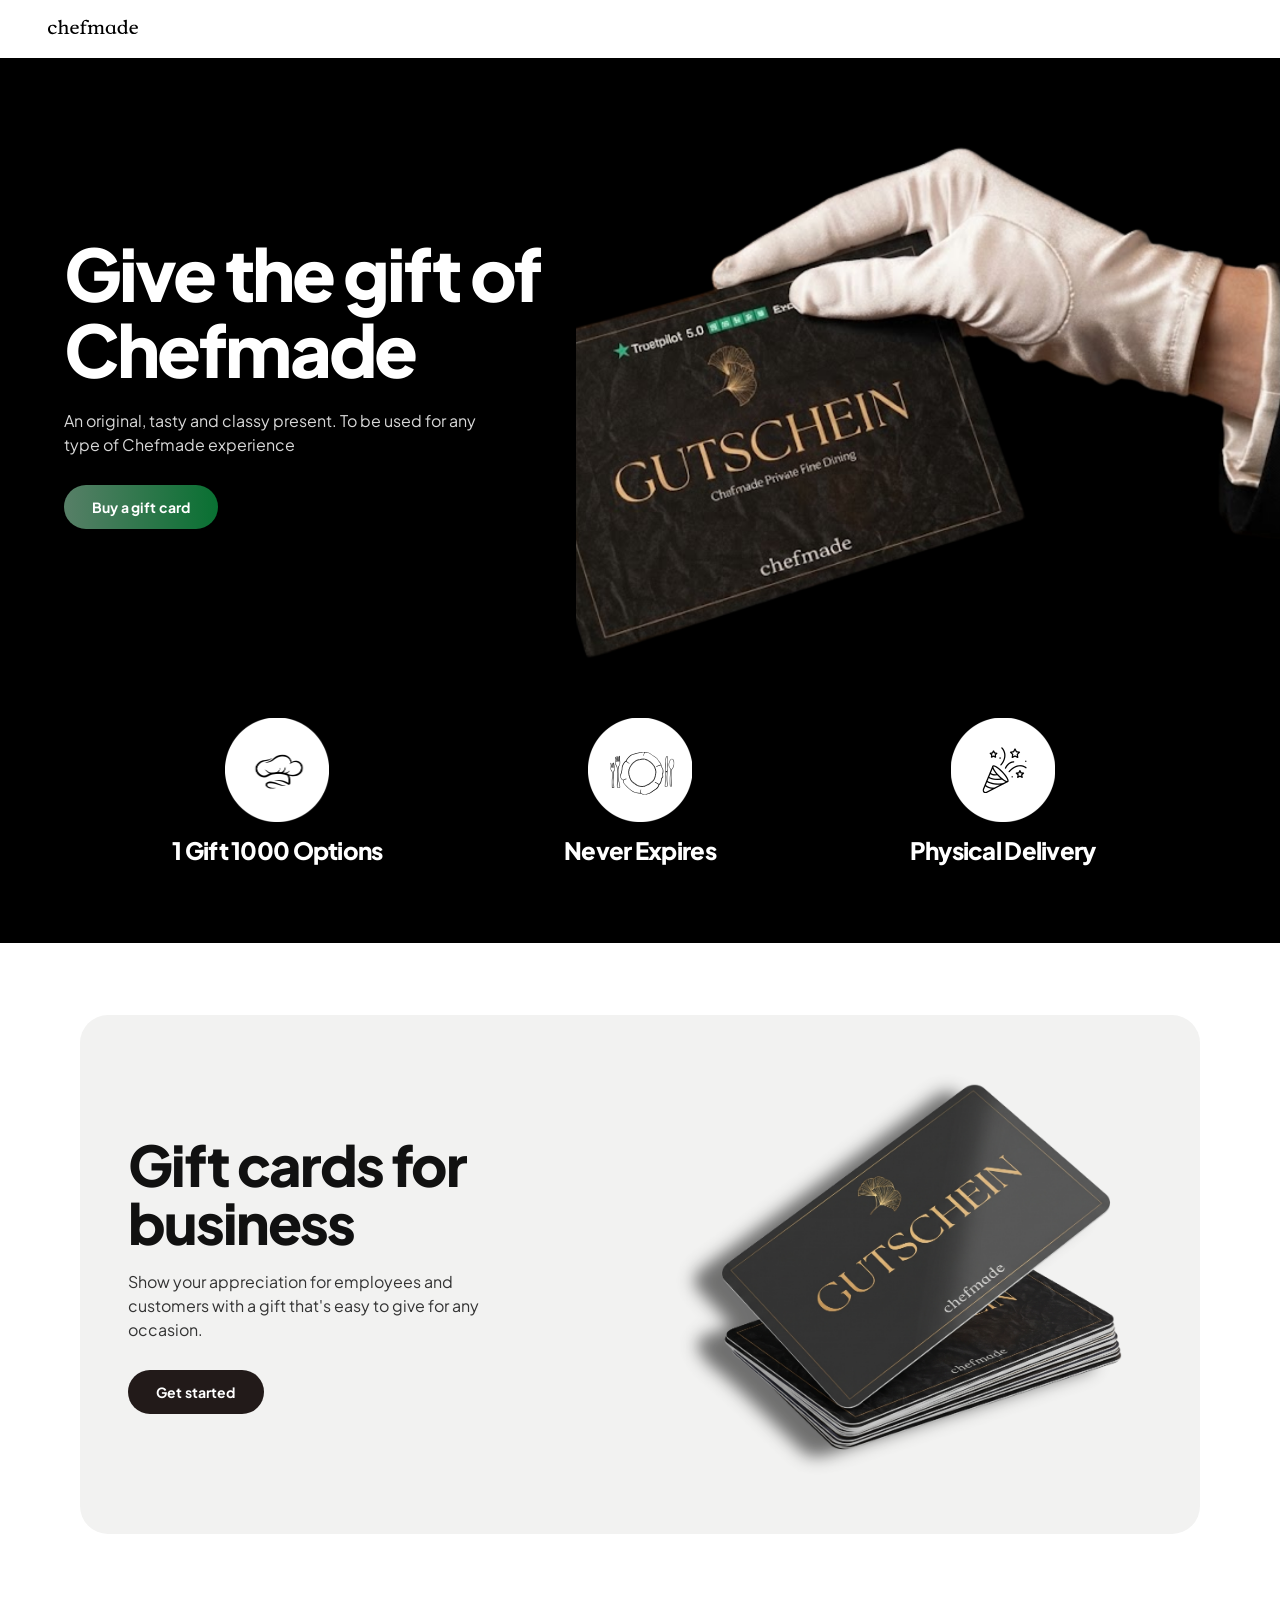
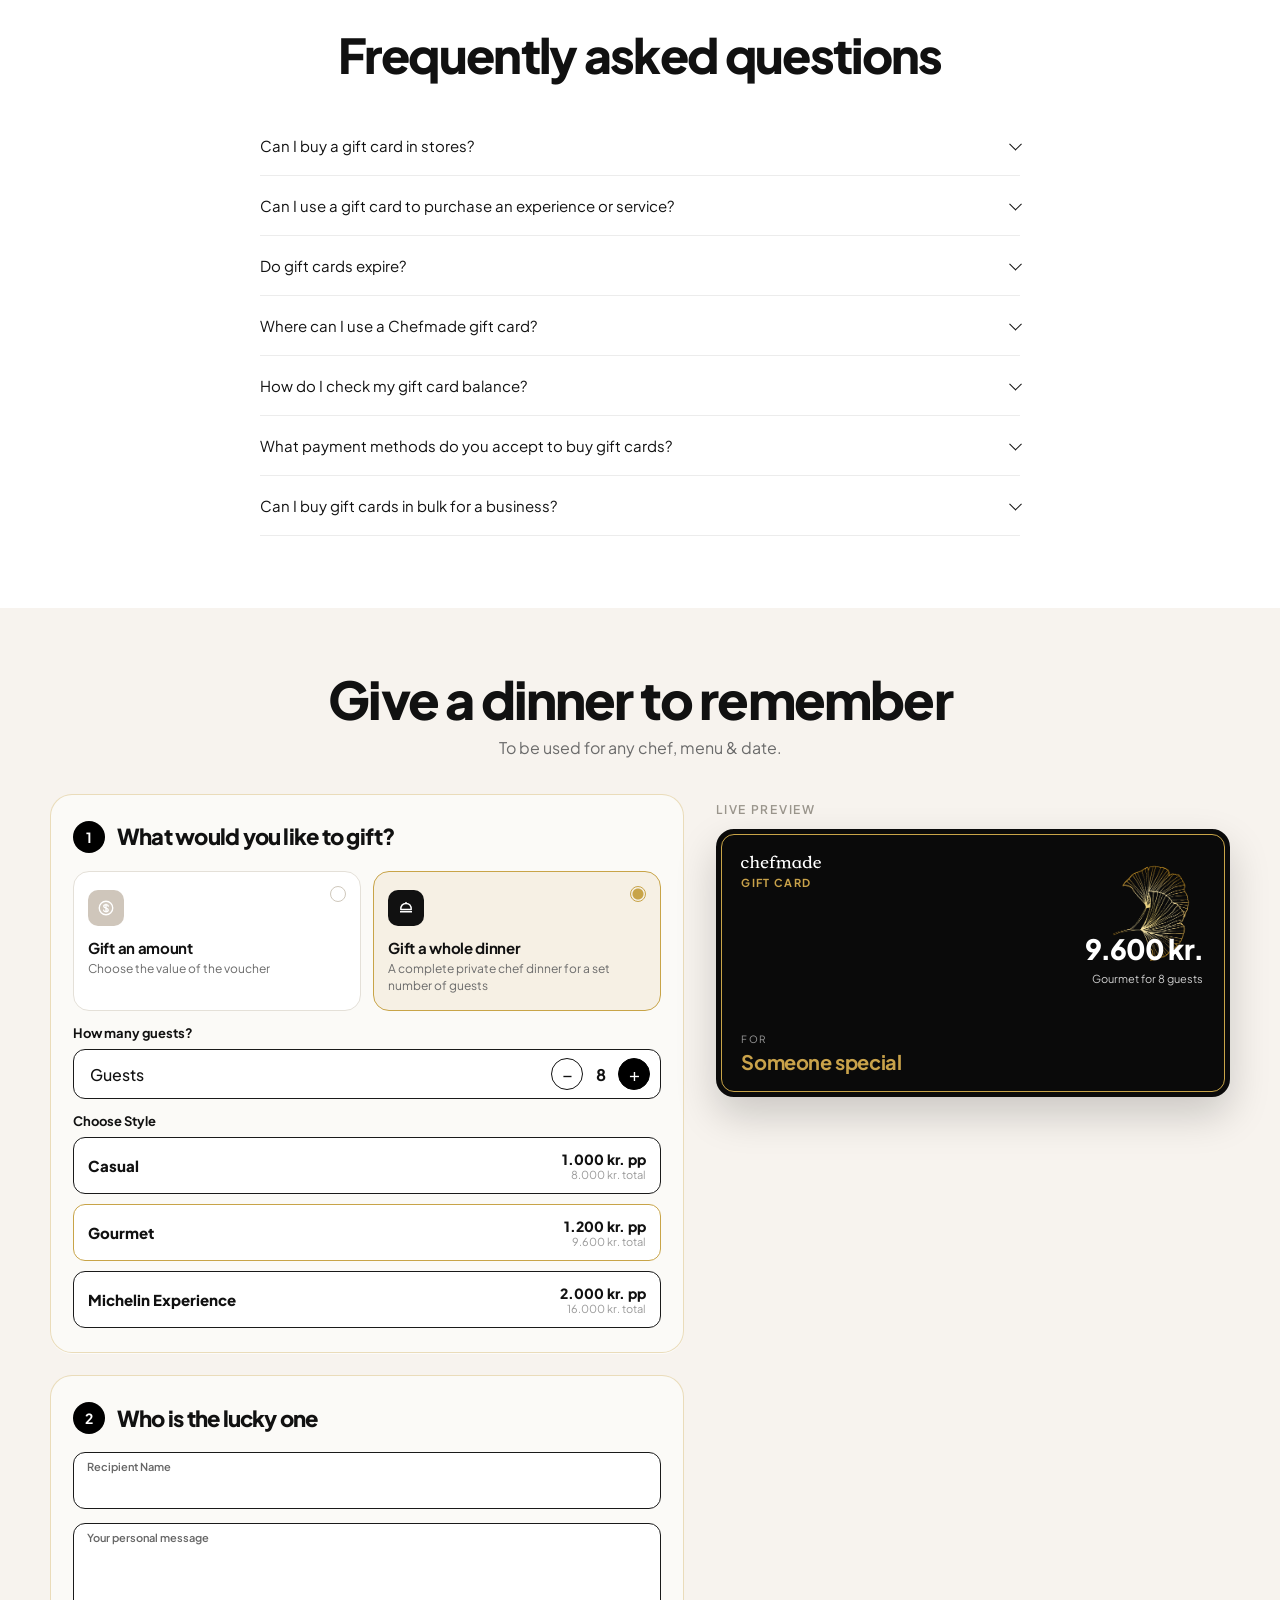
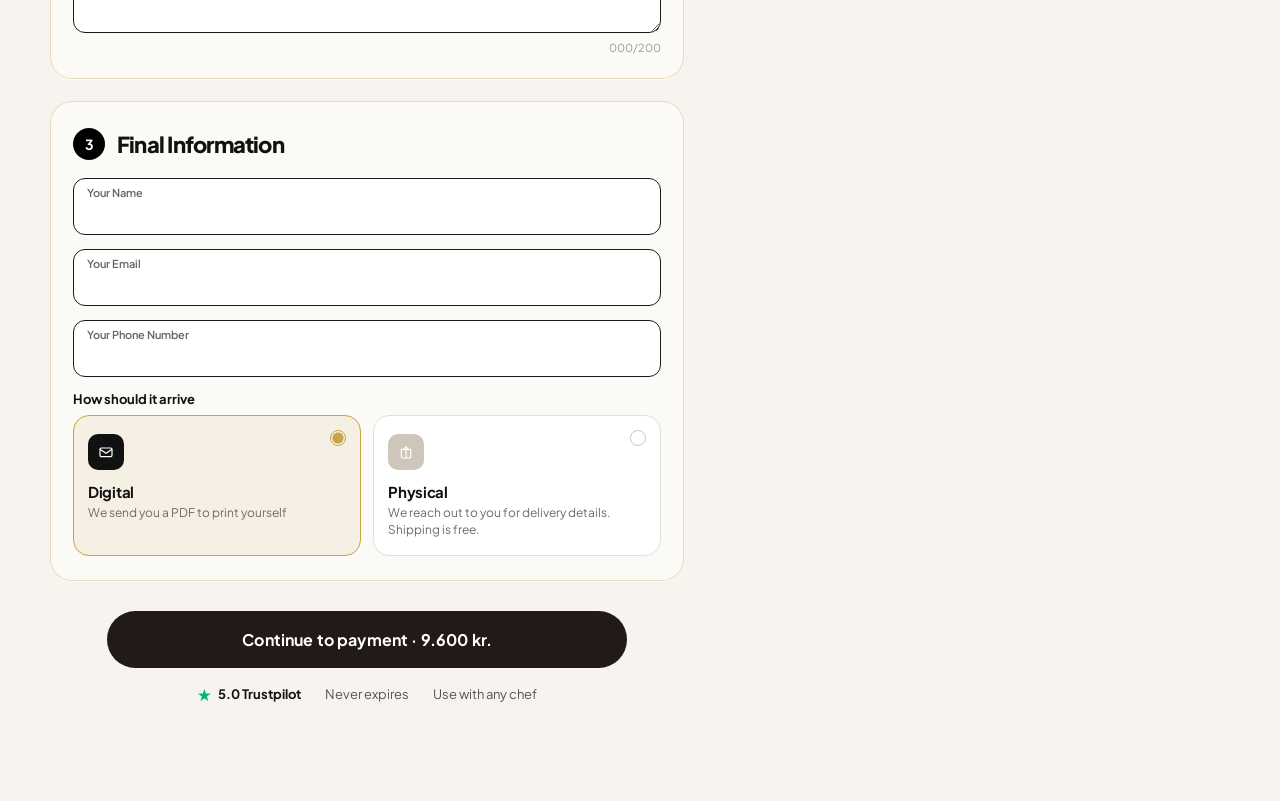
==== index.html @ 8dfdbf33 "Initial Chefmade gift card static site" ====
<!DOCTYPE html>
<html lang="en">
<head>
  <meta charset="utf-8">
  <meta name="viewport" content="width=device-width, initial-scale=1">
  <title>Chefmade Gift Card</title>
  <meta name="description" content="An original, tasty and classy present. To be used for any type of Chefmade experience.">
  <link rel="icon" type="image/png" sizes="32x32" href="assets/img/favicon-32x32.png">
  <link rel="apple-touch-icon" href="assets/img/apple-touch-icon.png">
  <link rel="preconnect" href="https://fonts.googleapis.com">
  <link rel="preconnect" href="https://fonts.gstatic.com" crossorigin>
  <link href="https://fonts.googleapis.com/css2?family=Plus+Jakarta+Sans:ital,wght@0,400;0,500;0,600;0,700;0,800;1,400&display=swap" rel="stylesheet">
  <link rel="stylesheet" href="css/style.css">
</head>
<body>
  <header class="site-header">
    <a class="logo" href="#top" aria-label="Chefmade">
      <img src="assets/img/logo_black.svg" alt="chefmade">
    </a>
  </header>

  <section class="hero" id="top">
    <div class="hero-inner">
      <div class="hero-copy">
        <h1>Give the gift of<br>Chefmade</h1>
        <p class="lede">An original, tasty and classy present. To be used for any type of Chefmade experience</p>
        <a class="btn btn-green" href="#koeb">Buy a gift card</a>
      </div>
      <div class="hero-visual">
        <img src="assets/img/hero-card.png" alt="A gloved hand holding a Chefmade gift card">
      </div>
    </div>
    <ul class="features">
      <li>
        <span class="feature-icon"><img src="assets/icons/feature-hat.png" alt=""></span>
        <h3>1 Gift 1000 Options</h3>
      </li>
      <li>
        <span class="feature-icon"><img src="assets/icons/feature-dinner.png" alt=""></span>
        <h3>Never Expires</h3>
      </li>
      <li>
        <span class="feature-icon"><img src="assets/icons/feature-party.png" alt=""></span>
        <h3>Physical Delivery</h3>
      </li>
    </ul>
  </section>

  <section class="section" id="business">
    <div class="section-inner">
      <div class="business-panel">
        <div class="business-copy">
          <h2>Gift cards for business</h2>
          <p>Show your appreciation for employees and customers with a gift that's easy to give for any occasion.</p>
          <a class="btn btn-dark" href="#koeb">Get started</a>
        </div>
        <div class="business-visual">
          <img src="assets/img/business-cards.png" alt="A stack of Chefmade gift cards">
        </div>
      </div>
    </div>
  </section>

  <section class="section faq" id="faq">
    <div class="section-inner">
      <h2>Frequently asked questions</h2>
      <div class="faq-list">
        <div class="faq-item">
          <button type="button">Can I buy a gift card in stores?</button>
          <div class="faq-a">Not at the moment. Chefmade gift cards are bought online on this page.</div>
        </div>
        <div class="faq-item">
          <button type="button">Can I use a gift card to purchase an experience or service?</button>
          <div class="faq-a">Yes. A Chefmade gift card can be used for any chef, menu and date — for a whole private-chef dinner or as a contribution towards one.</div>
        </div>
        <div class="faq-item">
          <button type="button">Do gift cards expire?</button>
          <div class="faq-a">No. Chefmade gift cards never expire.</div>
        </div>
        <div class="faq-item">
          <button type="button">Where can I use a Chefmade gift card?</button>
          <div class="faq-a">The card can be used for Chefmade experiences. Pricing on this page is in Danish kroner, based on Chefmade’s Denmark rates. German euro rates also exist and can be added before launch if needed.</div>
        </div>
        <div class="faq-item">
          <button type="button">How do I check my gift card balance?</button>
          <div class="faq-a">When you book a Chefmade experience, the team will apply the remaining value of your gift card. If you want to check a balance before booking, contact Chefmade with your gift-card details.</div>
        </div>
        <div class="faq-item">
          <button type="button">What payment methods do you accept to buy gift cards?</button>
          <div class="faq-a">Payment is handled securely by Stripe. Cards such as Visa and Mastercard are accepted. The exact methods shown at checkout depend on Stripe’s setup for Chefmade.</div>
        </div>
        <div class="faq-item">
          <button type="button">Can I buy gift cards in bulk for a business?</button>
          <div class="faq-a">Yes. You can buy cards on this page, or get in touch with the Chefmade team if you need a larger business order.</div>
        </div>
      </div>
    </div>
  </section>

  <section class="checkout" id="koeb">
    <div class="checkout-intro">
      <h2>Give a dinner to remember</h2>
      <p>To be used for any chef, menu &amp; date.</p>
    </div>

    <div class="checkout-layout">
      <div class="steps">
        <div class="card">
          <div class="step-title">
            <span class="step-num">1</span>
            <h3>What would you like to gift?</h3>
          </div>
          <div class="path-grid">
            <label class="path-card" data-path="amount">
              <input type="radio" name="gift-path" value="amount">
              <span class="path-icon" aria-hidden="true">
                <svg width="18" height="18" viewBox="0 0 24 24" fill="none" stroke="currentColor" stroke-width="1.8"><circle cx="12" cy="12" r="9"/><path d="M12 7v10M15 9.5C15 8.1 13.7 7.5 12 7.5S9 8.2 9 9.7c0 3 6 2 6 5 0 1.5-1.4 2.3-3 2.3s-3-.7-3.2-2" stroke-linecap="round"/></svg>
              </span>
              <h4>Gift an amount</h4>
              <p>Choose the value of the voucher</p>
            </label>
            <label class="path-card is-selected" data-path="dinner">
              <input type="radio" name="gift-path" value="dinner" checked>
              <span class="path-icon" aria-hidden="true">
                <svg width="18" height="18" viewBox="0 0 24 24" fill="none" stroke="currentColor" stroke-width="1.8" stroke-linejoin="round"><path d="M5 14c0-5 3-8 7-8s7 3 7 8H5z"/><path d="M4 17h16M12 6V4"/></svg>
              </span>
              <h4>Gift a whole dinner</h4>
              <p>A complete private chef dinner for a set number of guests</p>
            </label>
          </div>

          <div id="panel-amount" hidden>
            <div class="chip-row" id="amount-chips"></div>
            <div class="custom-field floating field">
              <label for="custom-amount">Choose your own amount (DKK)</label>
              <input class="input" id="custom-amount" type="number" inputmode="numeric" min="500" step="100" placeholder="">
            </div>
            <div class="hint">
              <span aria-hidden="true">💡</span>
              <span>Most dinners start from 3.600 kr. for two guests (Casual). Vouchers can be used for the whole or a part of the dinner.</span>
            </div>
          </div>

          <div id="panel-dinner">
            <div class="field">
              <span class="sub-label">How many guests?</span>
              <div class="guest-row">
                <span>Guests</span>
                <div class="stepper">
                  <button type="button" id="guests-dec" class="dec" aria-label="Fewer guests">−</button>
                  <strong id="guests-value">8</strong>
                  <button type="button" id="guests-inc" class="inc" aria-label="More guests">+</button>
                </div>
              </div>
            </div>
            <div class="field">
              <span class="sub-label">Choose Style</span>
              <div class="style-list" id="style-list"></div>
            </div>
          </div>
        </div>

        <div class="card">
          <div class="step-title">
            <span class="step-num">2</span>
            <h3>Who is the lucky one</h3>
          </div>
          <div class="floating field">
            <label for="recipient">Recipient Name</label>
            <input class="input" id="recipient" type="text" maxlength="80" autocomplete="name" placeholder="">
          </div>
          <div class="floating field">
            <label for="message">Your personal message</label>
            <textarea class="input" id="message" maxlength="200" placeholder=""></textarea>
            <div class="char-count" id="message-count">000/200</div>
          </div>
        </div>

        <div class="card">
          <div class="step-title">
            <span class="step-num">3</span>
            <h3>Final Information</h3>
          </div>
          <div class="floating field">
            <label for="buyer-name">Your Name</label>
            <input class="input" id="buyer-name" type="text" autocomplete="name">
          </div>
          <div class="floating field">
            <label for="buyer-email">Your Email</label>
            <input class="input" id="buyer-email" type="email" autocomplete="email">
          </div>
          <div class="floating field">
            <label for="buyer-phone">Your Phone Number</label>
            <input class="input" id="buyer-phone" type="tel" autocomplete="tel">
          </div>
          <div class="field">
            <span class="sub-label">How should it arrive</span>
            <div class="delivery-grid">
              <label class="delivery-card is-selected">
                <input type="radio" name="delivery" value="digital" checked>
                <span class="delivery-icon" aria-hidden="true">
                  <svg width="16" height="16" viewBox="0 0 24 24" fill="none" stroke="currentColor" stroke-width="1.8"><rect x="3" y="6" width="18" height="13" rx="2"/><path d="M3 8l9 6 9-6"/></svg>
                </span>
                <h4>Digital</h4>
                <p>We send you a PDF to print yourself</p>
              </label>
              <label class="delivery-card">
                <input type="radio" name="delivery" value="physical">
                <span class="delivery-icon" aria-hidden="true">
                  <svg width="16" height="16" viewBox="0 0 24 24" fill="none" stroke="currentColor" stroke-width="1.8" stroke-linejoin="round"><path d="M12 4l3 4H9l3-4z"/><path d="M5 8h14v11a2 2 0 0 1-2 2H7a2 2 0 0 1-2-2V8z"/><path d="M12 8v13"/></svg>
                </span>
                <h4>Physical</h4>
                <p>We reach out to you for delivery details. Shipping is free.</p>
              </label>
            </div>
          </div>
        </div>

        <div class="pay-wrap">
          <button type="button" class="btn btn-dark btn-wide" id="pay-btn">
            <span id="pay-label">Continue to payment</span>
          </button>
          <div class="assurances">
            <span class="tp"><span class="star">★</span> 5.0 Trustpilot</span>
            <span>Never expires</span>
            <span>Use with any chef</span>
          </div>
        </div>
      </div>

      <aside class="preview-col" aria-live="polite">
        <div class="preview-label">LIVE PREVIEW</div>
        <div class="gift-card">
          <div class="gc-top">
            <div>
              <div class="gc-logo"><img src="assets/img/logo_white.svg" alt="chefmade"></div>
              <div class="gc-kicker">GIFT CARD</div>
            </div>
            <img class="gc-leaf" src="assets/img/ginkgo.png" alt="">
          </div>
          <div class="gc-amount" id="preview-amount"></div>
          <div class="gc-meta" id="preview-meta"></div>
          <div class="gc-bottom">
            <div>
              <div class="gc-for-label">FOR</div>
              <div class="gc-for-name" id="preview-name">Someone special</div>
            </div>
            <div class="gc-msg" id="preview-message" hidden></div>
          </div>
        </div>
      </aside>
    </div>
  </section>

  <dialog id="pay-dialog">
    <div id="pay-dialog-body"></div>
    <button type="button" class="btn btn-dark" id="pay-dialog-close">Close</button>
  </dialog>

  <script src="js/config.js"></script>
  <script src="js/pricing.js"></script>
  <script src="js/app.js"></script>
</body>
</html>
---- css/style.css ----
:root {
  --black: #000000;
  --ink: #111111;
  --brown: #221a19;
  --cream: #f7f3ee;
  --white: #ffffff;
  --panel: #f2f2f1;
  --muted: #6b6b6b;
  --muted-2: #8a8a8a;
  --line: #e7e2db;
  --gold: #c8a448;
  --gold-text: #c9a24a;
  --gold-soft: #f6f0e4;
  --tip: #f3eee6;
  --green-a: #577f67;
  --green-b: #097032;
  --trust: #00b67a;
  --shadow: 0 18px 40px rgba(0, 0, 0, 0.18);
  --radius: 22px;
  --radius-sm: 14px;
  --max: 1120px;
  --font: "Plus Jakarta Sans", "Helvetica Neue", Helvetica, Arial, sans-serif;
}

* { box-sizing: border-box; }
html { scroll-behavior: smooth; }
body {
  margin: 0;
  font-family: var(--font);
  color: var(--ink);
  background: var(--white);
  -webkit-font-smoothing: antialiased;
  text-rendering: optimizeLegibility;
}
img { max-width: 100%; height: auto; display: block; }
a { color: inherit; }
button, input, textarea { font: inherit; color: inherit; }
h1, h2, h3 { margin: 0; font-weight: 800; letter-spacing: -0.035em; line-height: 1.05; }

.site-header {
  background: var(--white);
  padding: 18px 24px;
}
.site-header .logo { display: inline-block; }
.site-header .logo img { height: 18px; width: auto; }

/* Hero */
.hero {
  background: var(--black);
  color: var(--white);
  overflow: hidden;
}
.hero-inner {
  max-width: 1280px;
  margin: 0 auto;
  padding: 56px 24px 0;
  display: grid;
  gap: 32px;
}
.hero-copy { max-width: 520px; position: relative; z-index: 2; }
.hero-copy h1 {
  font-size: clamp(40px, 8vw, 72px);
  font-weight: 800;
  letter-spacing: -0.04em;
}
.hero-copy .lede {
  margin: 22px 0 28px;
  max-width: 420px;
  font-size: 16px;
  line-height: 1.5;
  color: #d8d8d8;
  font-weight: 400;
  letter-spacing: 0;
}
.hero-visual { margin: 0 -24px -20px auto; max-width: 720px; }
.hero-visual img { width: 100%; }

.btn {
  display: inline-flex;
  align-items: center;
  justify-content: center;
  border: 0;
  cursor: pointer;
  text-decoration: none;
  font-weight: 700;
  letter-spacing: 0.01em;
  border-radius: 999px;
  padding: 13px 28px;
  font-size: 14px;
}
.btn:disabled { opacity: 0.45; cursor: not-allowed; }
.btn-green {
  color: var(--white);
  background: linear-gradient(90deg, var(--green-a), var(--green-b));
}
.btn-dark {
  color: var(--white);
  background: var(--brown);
}
.btn-wide { width: 100%; max-width: 520px; padding: 18px 28px; font-size: 16px; }

.features {
  list-style: none;
  margin: 28px auto 0;
  padding: 40px 24px 72px;
  max-width: 1100px;
  display: grid;
  grid-template-columns: 1fr;
  gap: 36px;
  text-align: center;
  color: var(--white);
}
.features li { display: flex; flex-direction: column; align-items: center; gap: 16px; }
.feature-icon {
  width: 104px;
  height: 104px;
  display: block;
}
.feature-icon img { width: 100%; height: 100%; }
.features h3 {
  font-size: 24px;
  letter-spacing: -0.03em;
  font-weight: 800;
}

/* Business + FAQ */
.section { padding: 72px 24px; }
.section-inner { max-width: var(--max); margin: 0 auto; }
.business-panel {
  background: var(--panel);
  border-radius: 28px;
  padding: 48px 32px;
  display: grid;
  gap: 32px;
  align-items: center;
}
.business-copy h2 { font-size: clamp(36px, 6vw, 56px); max-width: 11ch; }
.business-copy p {
  margin: 18px 0 28px;
  max-width: 360px;
  color: #333;
  line-height: 1.5;
}
.business-visual { display: flex; justify-content: center; }
.business-visual img { width: min(100%, 460px); }

.faq { padding-top: 24px; }
.faq h2 { text-align: center; font-size: clamp(32px, 5vw, 48px); margin-bottom: 36px; }
.faq-list { max-width: 760px; margin: 0 auto; }
.faq-item { border-bottom: 1px solid #ececec; }
.faq-item button {
  width: 100%;
  background: none;
  border: 0;
  text-align: left;
  padding: 20px 28px 20px 0;
  font-size: 15px;
  cursor: pointer;
  position: relative;
  font-weight: 400;
}
.faq-item button::after {
  content: "";
  position: absolute;
  right: 0;
  top: 50%;
  width: 8px;
  height: 8px;
  border-right: 1.5px solid #111;
  border-bottom: 1.5px solid #111;
  transform: translateY(-70%) rotate(45deg);
  transition: transform 0.2s ease;
}
.faq-item.is-open button::after { transform: translateY(-20%) rotate(225deg); }
.faq-item .faq-a {
  display: none;
  padding: 0 8px 20px 0;
  color: #444;
  line-height: 1.55;
  font-size: 15px;
}
.faq-item.is-open .faq-a { display: block; }

/* Checkout */
.checkout {
  background: var(--cream);
  padding: 64px 20px 96px;
}
.checkout-intro { text-align: center; margin-bottom: 36px; }
.checkout-intro h2 { font-size: clamp(32px, 5vw, 52px); }
.checkout-intro p { color: var(--muted); margin: 10px 0 0; }
.checkout-layout {
  max-width: 1180px;
  margin: 0 auto;
  display: flex;
  flex-direction: column;
  gap: 32px;
}
.preview-col { order: -1; }
.steps { display: grid; gap: 22px; }
.card {
  background: #fbfaf7;
  border: 1px solid rgba(200, 164, 72, 0.35);
  border-radius: var(--radius);
  padding: 26px 22px 24px;
  box-shadow: 0 1px 0 rgba(255, 255, 255, 0.7);
}
.step-title {
  display: flex;
  align-items: center;
  gap: 12px;
  margin-bottom: 18px;
}
.step-num {
  width: 32px;
  height: 32px;
  border-radius: 50%;
  background: var(--black);
  color: var(--white);
  display: grid;
  place-items: center;
  font-weight: 700;
  font-size: 14px;
  flex: 0 0 auto;
}
.step-title h3 { font-size: 22px; }

.path-grid, .delivery-grid {
  display: grid;
  grid-template-columns: 1fr 1fr;
  gap: 12px;
}
.path-card, .delivery-card {
  position: relative;
  border: 1px solid #e4e0d8;
  background: var(--white);
  border-radius: 16px;
  padding: 18px 14px 16px;
  cursor: pointer;
  min-height: 138px;
}
.path-card.is-selected, .delivery-card.is-selected {
  background: var(--gold-soft);
  border-color: var(--gold);
}
.path-card input, .delivery-card input {
  position: absolute;
  top: 14px;
  right: 14px;
  appearance: none;
  width: 16px;
  height: 16px;
  border: 1.5px solid #cfc8bc;
  border-radius: 50%;
  margin: 0;
}
.path-card.is-selected input, .delivery-card.is-selected input {
  border-color: var(--gold);
  background: radial-gradient(circle, var(--gold) 0 5px, transparent 6px);
}
.path-icon, .delivery-icon {
  width: 36px;
  height: 36px;
  border-radius: 10px;
  background: #111;
  color: #fff;
  display: grid;
  place-items: center;
  margin-bottom: 12px;
}
.path-card:not(.is-selected) .path-icon,
.delivery-card:not(.is-selected) .delivery-icon { background: #cfc6bb; }
.path-card h4, .delivery-card h4 { margin: 0 0 4px; font-size: 15px; letter-spacing: -0.02em; }
.path-card p, .delivery-card p { margin: 0; font-size: 12px; color: var(--muted); line-height: 1.4; }

.chip-row { display: grid; grid-template-columns: 1fr 1fr; gap: 10px; margin-top: 16px; }
.chip, .custom-amount-btn {
  background: var(--white);
  border: 1.5px solid #111;
  border-radius: 12px;
  padding: 12px 10px;
  font-weight: 700;
  cursor: pointer;
}
.chip.is-selected, .custom-amount-btn.is-on { border-color: var(--gold); }
.custom-field { margin-top: 10px; }
.hint {
  margin-top: 14px;
  background: var(--tip);
  border-radius: 12px;
  padding: 12px 14px;
  font-size: 12px;
  color: #555;
  line-height: 1.45;
  display: flex;
  gap: 8px;
  align-items: flex-start;
}

.field { margin-top: 14px; }
.field-label, .sub-label {
  display: block;
  font-size: 13px;
  font-weight: 700;
  margin-bottom: 8px;
}
.input, textarea.input {
  width: 100%;
  border: 1.5px solid #1a1a1a;
  border-radius: 12px;
  padding: 14px 14px 12px;
  background: var(--white);
  outline: none;
}
.input:focus, textarea.input:focus { border-color: var(--gold); }
.floating { position: relative; }
.floating label {
  position: absolute;
  left: 14px;
  top: 8px;
  font-size: 11px;
  color: #666;
  font-weight: 600;
}
.floating .input { padding-top: 24px; padding-bottom: 10px; }
textarea.input { min-height: 110px; resize: vertical; }
.char-count { text-align: right; font-size: 11px; color: #9a9a9a; margin-top: 4px; }

.guest-row {
  display: flex;
  align-items: center;
  border: 1.5px solid #1a1a1a;
  border-radius: 12px;
  background: var(--white);
  padding: 8px 10px 8px 16px;
}
.guest-row span { flex: 1; font-weight: 500; }
.stepper { display: flex; align-items: center; gap: 8px; }
.stepper button {
  width: 32px;
  height: 32px;
  border-radius: 50%;
  border: 1.5px solid #111;
  background: var(--white);
  cursor: pointer;
  font-size: 18px;
  line-height: 1;
  display: grid;
  place-items: center;
}
.stepper button.inc { background: var(--black); color: var(--white); border-color: var(--black); }
.stepper button:disabled { opacity: 0.35; cursor: not-allowed; }
.stepper strong { min-width: 1.2em; text-align: center; }

.style-list { display: grid; gap: 10px; }
.style-row {
  display: flex;
  align-items: center;
  gap: 12px;
  border: 1.5px solid #1a1a1a;
  border-radius: 12px;
  background: var(--white);
  padding: 12px 14px;
  cursor: pointer;
}
.style-row.is-selected { border-color: var(--gold); }
.style-row input { display: none; }
.style-name { flex: 1; font-weight: 800; font-size: 15px; }
.style-price { text-align: right; }
.style-price .pp { display: block; font-weight: 800; font-size: 14px; }
.style-price .tot { display: block; font-size: 11px; color: #9a9a9a; }

.pay-wrap { display: flex; flex-direction: column; align-items: center; margin-top: 8px; }
.assurances {
  display: flex;
  flex-wrap: wrap;
  justify-content: center;
  gap: 18px 24px;
  margin-top: 16px;
  font-size: 13px;
  color: #555;
  align-items: center;
}
.assurances .tp { color: var(--ink); font-weight: 700; display: inline-flex; align-items: center; gap: 6px; }
.star { color: var(--trust); font-size: 16px; }

/* Preview card */
.preview-col { }
.preview-label {
  font-size: 12px;
  letter-spacing: 0.14em;
  color: #9a958c;
  font-weight: 600;
  margin-bottom: 12px;
}
.gift-card {
  background: #0a0a0a;
  color: var(--white);
  border-radius: 18px;
  padding: 22px 22px 20px;
  min-height: 230px;
  position: relative;
  box-shadow: var(--shadow);
  border: 3px solid #0a0a0a;
  outline: 1px solid var(--gold);
  outline-offset: -6px;
  display: flex;
  flex-direction: column;
  justify-content: space-between;
  overflow: hidden;
}
.gc-top { display: flex; justify-content: space-between; align-items: flex-start; gap: 12px; }
.gc-logo img { height: 16px; width: auto; }
.gc-kicker {
  margin-top: 6px;
  color: var(--gold-text);
  font-size: 11px;
  letter-spacing: 0.12em;
  font-weight: 700;
}
.gc-leaf { width: 92px; height: auto; margin-right: 8px; margin-top: 4px; }
.gc-amount {
  position: absolute;
  right: 24px;
  top: 54%;
  transform: translateY(-120%);
  font-size: 28px;
  font-weight: 800;
  letter-spacing: -0.03em;
}
.gc-meta {
  position: absolute;
  right: 24px;
  top: 54%;
  transform: translateY(-10%);
  font-size: 11px;
  color: #cfcfcf;
  text-align: right;
  max-width: 46%;
  line-height: 1.3;
}
.gc-bottom { display: flex; justify-content: space-between; align-items: flex-end; gap: 16px; margin-top: 64px; }
.gc-for-label { font-size: 10px; letter-spacing: 0.12em; color: #9a9a9a; }
.gc-for-name { color: var(--gold-text); font-size: 20px; font-weight: 700; letter-spacing: -0.02em; margin-top: 4px; }
.gc-msg { font-size: 12px; font-style: italic; color: #ddd; max-width: 48%; text-align: right; line-height: 1.45; letter-spacing: 0.01em; }

/* Dialog + thank you */
dialog {
  border: 0;
  border-radius: 20px;
  padding: 28px 24px;
  width: min(92vw, 480px);
  font-size: 15px;
  line-height: 1.5;
  box-shadow: var(--shadow);
}
dialog::backdrop { background: rgba(0, 0, 0, 0.45); }
dialog h3 { font-size: 22px; margin-bottom: 10px; }
dialog .summary { display: grid; grid-template-columns: 110px 1fr; gap: 6px 12px; margin: 16px 0; }
dialog .summary dt { color: var(--muted); font-weight: 600; }
dialog .summary dd { margin: 0; }
dialog .fine { color: var(--muted); font-size: 13px; }
dialog .btn { margin-top: 8px; }

.thanks {
  min-height: 100vh;
  background: var(--cream);
  display: flex;
  flex-direction: column;
}
.thanks-body {
  flex: 1;
  display: grid;
  place-items: center;
  padding: 48px 24px;
  text-align: center;
}
.thanks-body h1 { font-size: clamp(36px, 6vw, 56px); margin: 16px 0 12px; }
.thanks-body p { max-width: 460px; margin: 0 auto 16px; color: #444; line-height: 1.55; }

@media (min-width: 800px) {
  .hero-inner {
    grid-template-columns: 0.9fr 1.15fr;
    align-items: center;
    padding: 28px 0 0 64px;
    min-height: 620px;
  }
  .hero-visual { margin: 20px 0 -48px 0; max-width: none; }
  .hero-visual img { width: 124%; max-width: none; margin-left: -6%; }
  .features { grid-template-columns: repeat(3, 1fr); padding-top: 12px; padding-bottom: 80px; }
  .business-panel { grid-template-columns: 1fr 1fr; padding: 56px 48px; }
  .checkout-layout { display: grid; grid-template-columns: 1.05fr 0.85fr; align-items: start; }
  .preview-col { order: 0; position: sticky; top: 28px; padding-top: 8px; }
  .chip-row { grid-template-columns: repeat(4, 1fr); }
  .site-header { padding: 18px 48px; }
}

@media (max-width: 799px) {
  .path-grid, .delivery-grid { grid-template-columns: 1fr; }
  .gc-amount { font-size: 24px; }
}
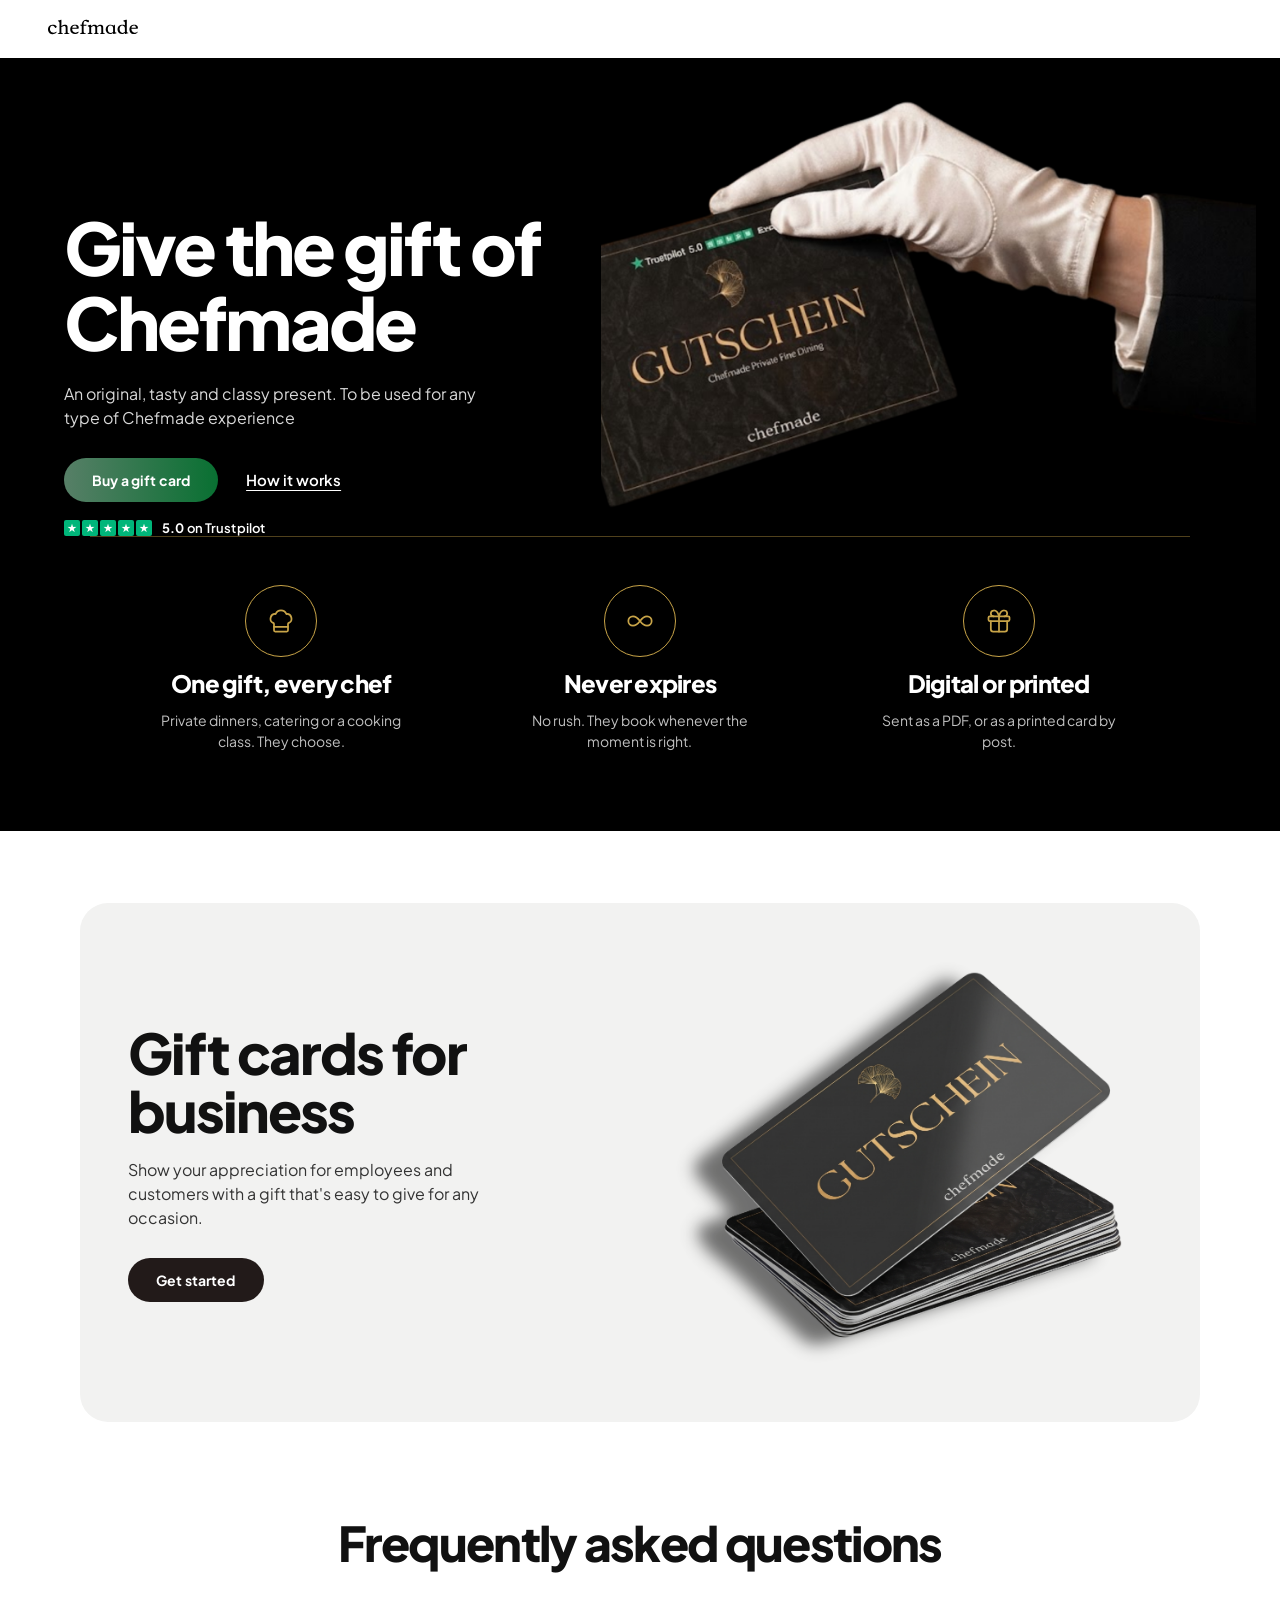
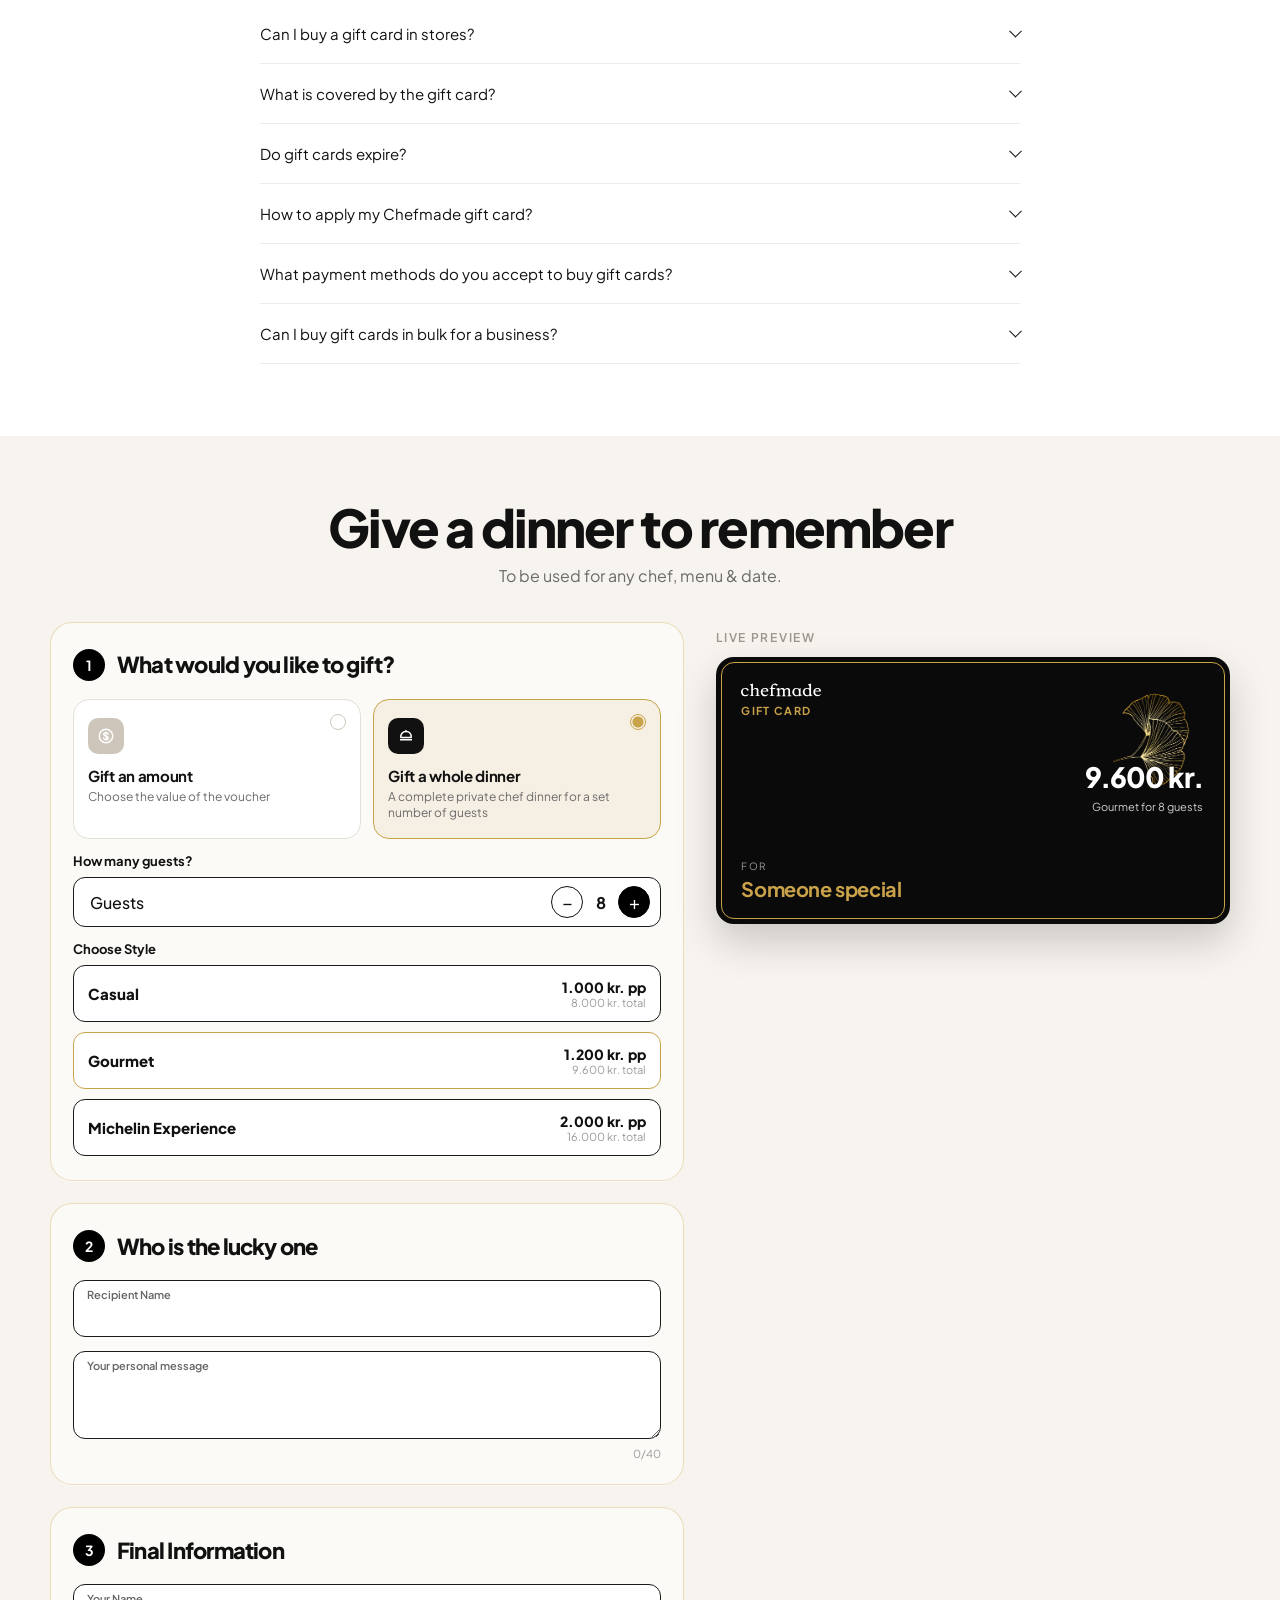
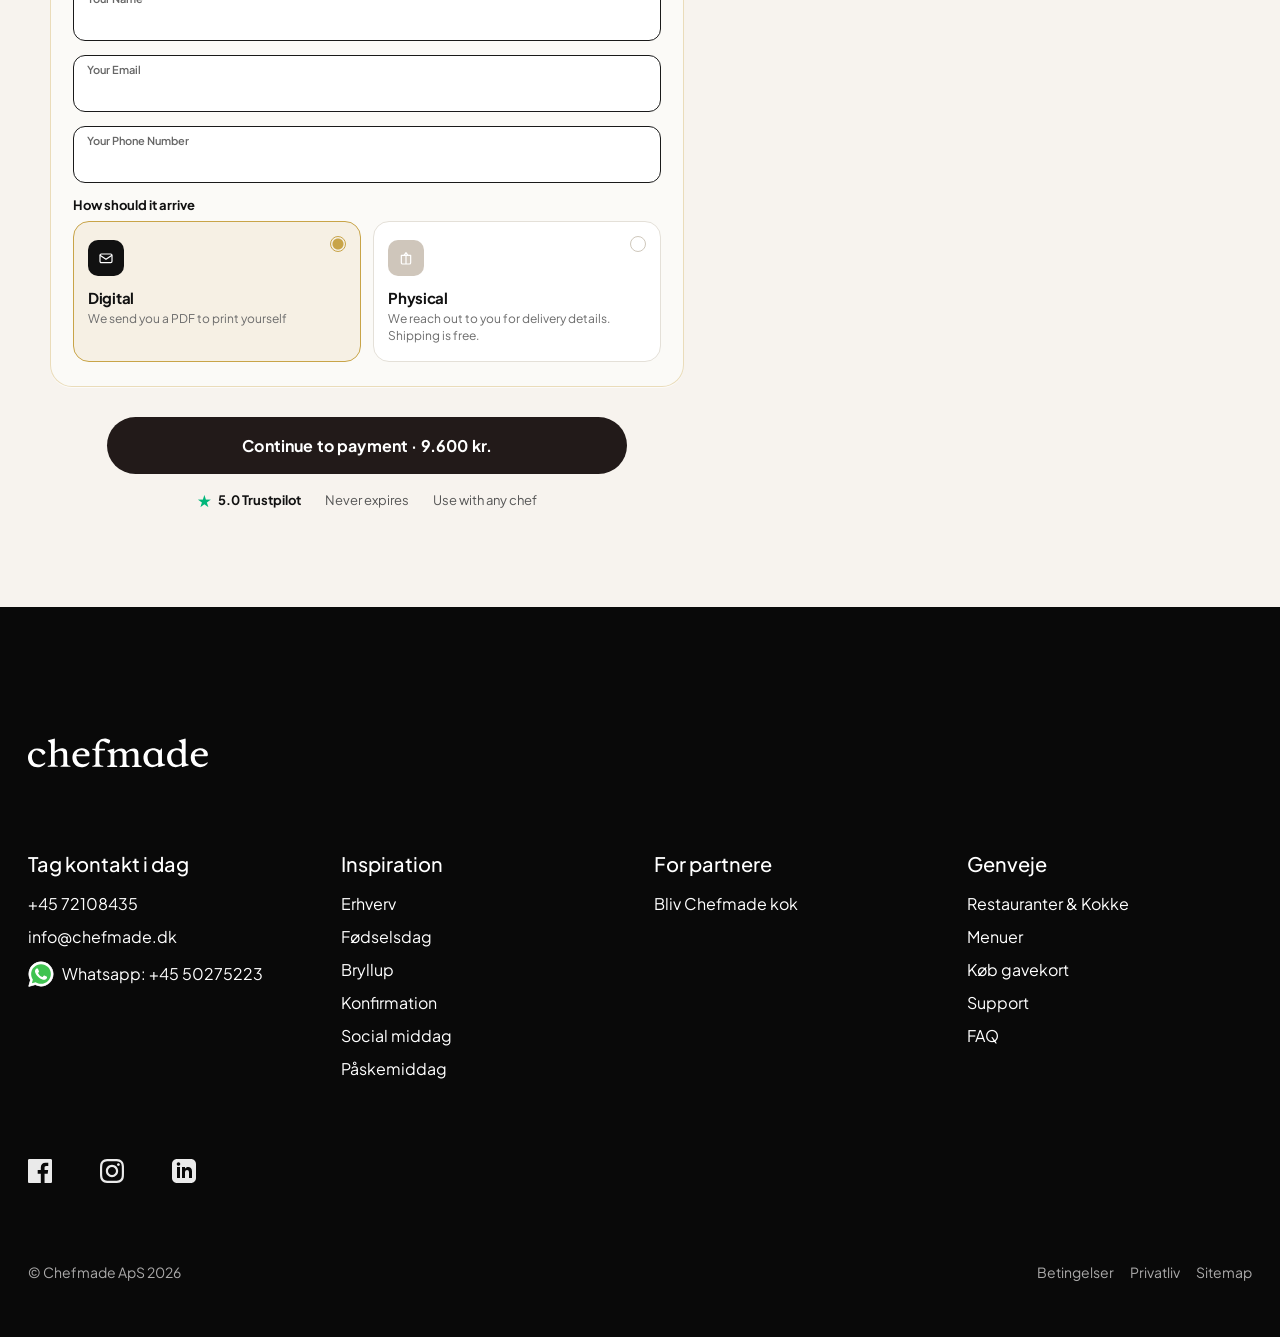
==== commit 6ddabb25: "Update gift-card site: hero, FAQ, form, footer, and order email Show the full hero image, add How it" ====
--- a/index.html
+++ b/index.html
@@ -14,7 +14,7 @@
 </head>
 <body>
   <header class="site-header">
-    <a class="logo" href="#top" aria-label="Chefmade">
+    <a class="logo" href="https://chefmade.dk" target="_blank" rel="noopener noreferrer" aria-label="Chefmade">
       <img src="assets/img/logo_black.svg" alt="chefmade">
     </a>
   </header>
@@ -24,7 +24,16 @@
       <div class="hero-copy">
         <h1>Give the gift of<br>Chefmade</h1>
         <p class="lede">An original, tasty and classy present. To be used for any type of Chefmade experience</p>
-        <a class="btn btn-green" href="#koeb">Buy a gift card</a>
+        <div class="hero-cta">
+          <a class="btn btn-green" href="#koeb">Buy a gift card</a>
+          <a class="hero-how" href="#faq">How it works</a>
+        </div>
+        <a class="hero-tp" href="https://www.trustpilot.com/review/www.chefmade.dk" target="_blank" rel="noopener noreferrer">
+        <span class="tp-stars" aria-hidden="true">
+          <span></span><span></span><span></span><span></span><span></span>
+        </span>
+          <span><strong>5.0</strong> on Trustpilot</span>
+        </a>
       </div>
       <div class="hero-visual">
         <img src="assets/img/hero-card.png" alt="A gloved hand holding a Chefmade gift card">
@@ -32,16 +41,19 @@
     </div>
     <ul class="features">
       <li>
-        <span class="feature-icon"><img src="assets/icons/feature-hat.png" alt=""></span>
-        <h3>1 Gift 1000 Options</h3>
+        <span class="feature-icon"><svg viewBox="0 0 24 24" fill="none" stroke="currentColor" stroke-width="1.5" stroke-linecap="round" stroke-linejoin="round" aria-hidden="true"><path d="M17 21a1 1 0 0 0 1-1v-5.35c0-.457.316-.844.727-1.041a4 4 0 0 0-2.134-7.589 5 5 0 0 0-9.186 0 4 4 0 0 0-2.134 7.588c.411.198.727.585.727 1.041V20a1 1 0 0 0 1 1Z"/><path d="M6 17h12"/></svg></span>
+        <h3>One gift, every chef</h3>
+        <p>Private dinners, catering or a cooking class. They choose.</p>
       </li>
       <li>
-        <span class="feature-icon"><img src="assets/icons/feature-dinner.png" alt=""></span>
-        <h3>Never Expires</h3>
+        <span class="feature-icon"><svg viewBox="0 0 24 24" fill="none" stroke="currentColor" stroke-width="1.5" stroke-linecap="round" stroke-linejoin="round" aria-hidden="true"><path d="M12 12c-2-2.67-4-4-6-4a4 4 0 1 0 0 8c2 0 4-1.33 6-4Zm0 0c2 2.67 4 4 6 4a4 4 0 0 0 0-8c-2 0-4 1.33-6 4Z"/></svg></span>
+        <h3>Never expires</h3>
+        <p>No rush. They book whenever the moment is right.</p>
       </li>
       <li>
-        <span class="feature-icon"><img src="assets/icons/feature-party.png" alt=""></span>
-        <h3>Physical Delivery</h3>
+        <span class="feature-icon"><svg viewBox="0 0 24 24" fill="none" stroke="currentColor" stroke-width="1.5" stroke-linecap="round" stroke-linejoin="round" aria-hidden="true"><rect x="3" y="8" width="18" height="4" rx="1"/><path d="M12 8v13"/><path d="M19 12v7a2 2 0 0 1-2 2H7a2 2 0 0 1-2-2v-7"/><path d="M7.5 8a2.5 2.5 0 0 1 0-5A4.8 8 0 0 1 12 8a4.8 8 0 0 1 4.5-5 2.5 2.5 0 0 1 0 5"/></svg></span>
+        <h3>Digital or printed</h3>
+        <p>Sent as a PDF, or as a printed card by post.</p>
       </li>
     </ul>
   </section>
@@ -52,7 +64,7 @@
         <div class="business-copy">
           <h2>Gift cards for business</h2>
           <p>Show your appreciation for employees and customers with a gift that's easy to give for any occasion.</p>
-          <a class="btn btn-dark" href="#koeb">Get started</a>
+          <a class="btn btn-dark" href="mailto:info@chefmade.dk?subject=Business%20gift%20cards">Get started</a>
         </div>
         <div class="business-visual">
           <img src="assets/img/business-cards.png" alt="A stack of Chefmade gift cards">
@@ -70,20 +82,16 @@
           <div class="faq-a">Not at the moment. Chefmade gift cards are bought online on this page.</div>
         </div>
         <div class="faq-item">
-          <button type="button">Can I use a gift card to purchase an experience or service?</button>
-          <div class="faq-a">Yes. A Chefmade gift card can be used for any chef, menu and date — for a whole private-chef dinner or as a contribution towards one.</div>
+          <button type="button">What is covered by the gift card?</button>
+          <div class="faq-a">Gift cards can be used toward a full private-chef dinner or any Chefmade Experience. Check our recommended amounts below to gift a complete dinner, though final pricing is set and depends on the selected chef.</div>
         </div>
         <div class="faq-item">
           <button type="button">Do gift cards expire?</button>
           <div class="faq-a">No. Chefmade gift cards never expire.</div>
         </div>
         <div class="faq-item">
-          <button type="button">Where can I use a Chefmade gift card?</button>
-          <div class="faq-a">The card can be used for Chefmade experiences. Pricing on this page is in Danish kroner, based on Chefmade’s Denmark rates. German euro rates also exist and can be added before launch if needed.</div>
-        </div>
-        <div class="faq-item">
-          <button type="button">How do I check my gift card balance?</button>
-          <div class="faq-a">When you book a Chefmade experience, the team will apply the remaining value of your gift card. If you want to check a balance before booking, contact Chefmade with your gift-card details.</div>
+          <button type="button">How to apply my Chefmade gift card?</button>
+          <div class="faq-a">After payment, you'll receive a voucher code. Simply enter it at checkout to apply the balance automatically, or share the code and value with our team for help finding the right experience.</div>
         </div>
         <div class="faq-item">
           <button type="button">What payment methods do you accept to buy gift cards?</button>
@@ -137,7 +145,7 @@
             </div>
             <div class="hint">
               <span aria-hidden="true">💡</span>
-              <span>Most dinners start from 3.600 kr. for two guests (Casual). Vouchers can be used for the whole or a part of the dinner.</span>
+              <span>Most chefs’ minimum fees start from 8.000 kr. Vouchers can be used for the whole or a part of the dinner.</span>
             </div>
           </div>
 
@@ -171,8 +179,8 @@
           </div>
           <div class="floating field">
             <label for="message">Your personal message</label>
-            <textarea class="input" id="message" maxlength="200" placeholder=""></textarea>
-            <div class="char-count" id="message-count">000/200</div>
+            <textarea class="input" id="message" maxlength="40" placeholder=""></textarea>
+            <div class="char-count" id="message-count">0/40</div>
           </div>
         </div>
 
@@ -257,6 +265,79 @@
     <button type="button" class="btn btn-dark" id="pay-dialog-close">Close</button>
   </dialog>
 
+  <footer class="site-footer">
+    <div class="footer-inner">
+      <a class="footer-logo" href="https://chefmade.dk" target="_blank" rel="noopener noreferrer" aria-label="Chefmade">
+        <img src="assets/img/logo_white.svg" alt="Chefmade Logo">
+      </a>
+      <div class="footer-cols">
+        <div class="footer-col">
+          <h4>Tag kontakt i dag</h4>
+          <ul>
+            <li><a href="tel:+4572108435">+45 72108435</a></li>
+            <li><a href="mailto:info@chefmade.dk">info@chefmade.dk</a></li>
+            <li>
+              <a class="footer-wa" href="https://wa.me/+4550275223" target="_blank" rel="noopener noreferrer">
+                <img src="assets/icons/whatsapp.svg" width="30" height="30" alt="">
+                Whatsapp: +45 50275223
+              </a>
+            </li>
+          </ul>
+        </div>
+        <div class="footer-col">
+          <h4>Inspiration</h4>
+          <ul>
+            <li><a href="https://chefmade.dk/blog/chefmade-erhverv">Erhverv</a></li>
+            <li><a href="https://chefmade.dk/blog/mad-til-fodselsdag">Fødselsdag</a></li>
+            <li><a href="https://chefmade.dk/blog/bryllup">Bryllup</a></li>
+            <li><a href="https://chefmade.dk/blog/konfirmation">Konfirmation</a></li>
+            <li><a href="https://chefmade.dk/blog/social-dining">Social middag</a></li>
+            <li><a href="https://chefmade.dk/blog/paskefrokost">Påskemiddag</a></li>
+          </ul>
+        </div>
+        <div class="footer-col">
+          <h4>For partnere</h4>
+          <ul>
+            <li><a href="https://docs.google.com/forms/d/e/1FAIpQLScvIcBpb3Ur71UTCUILKPB5Z2dgU7etcDFHw41l5A6JSKHHfQ/viewform" target="_blank" rel="noopener noreferrer">Bliv Chefmade kok</a></li>
+          </ul>
+        </div>
+        <div class="footer-col">
+          <h4>Genveje</h4>
+          <ul>
+            <li><a href="https://chefmade.dk/private-dining">Restauranter &amp; Kokke</a></li>
+            <li><a href="https://chefmade.dk/lej-en-kok">Menuer</a></li>
+            <li><a href="https://chefmade.dk/gavekort">Køb gavekort</a></li>
+            <li><a href="https://chefmade.dk/customer-ticket-list/">Support</a></li>
+            <li><a href="https://chefmade.dk/faq/">FAQ</a></li>
+          </ul>
+        </div>
+      </div>
+      <div class="footer-social">
+        <a href="https://www.facebook.com/chefmadeDK" target="_blank" rel="noopener noreferrer" aria-label="Facebook">
+          <svg width="24" height="24" fill="currentColor" stroke="none" viewBox="0 0 24 24" aria-hidden="true"><path d="M22.675 0h-21.35c-.732 0-1.325.593-1.325 1.325v21.351c0 .731.593 1.324 1.325 1.324h11.495v-9.294h-3.128v-3.622h3.128v-2.671c0-3.1 1.893-4.788 4.659-4.788 1.325 0 2.463.099 2.795.143v3.24l-1.918.001c-1.504 0-1.795.715-1.795 1.763v2.313h3.587l-.467 3.622h-3.12v9.293h6.116c.73 0 1.323-.593 1.323-1.325v-21.35c0-.732-.593-1.325-1.325-1.325z"/></svg>
+        </a>
+        <a href="https://www.instagram.com/trychefmade/" target="_blank" rel="noopener noreferrer" aria-label="Instagram">
+          <svg width="24" height="24" fill="currentColor" stroke="none" viewBox="0 0 24 24" aria-hidden="true"><path d="M12 2.163c3.204 0 3.584.012 4.85.07 3.252.148 4.771 1.691 4.919 4.919.058 1.265.069 1.645.069 4.849 0 3.205-.012 3.584-.069 4.849-.149 3.225-1.664 4.771-4.919 4.919-1.266.058-1.644.07-4.85.07-3.204 0-3.584-.012-4.849-.07-3.26-.149-4.771-1.699-4.919-4.92-.058-1.265-.07-1.644-.07-4.849 0-3.204.013-3.583.07-4.849.149-3.227 1.664-4.771 4.919-4.919 1.266.057 1.645.069 4.849.069zm0-2.163c-3.259 0-3.667.014-4.947.072-4.358.2-6.78 2.618-6.98 6.98-.059 1.281-.073 1.689-.073 4.948 0 3.259.014 3.668.072 4.948.2 4.358 2.618 6.78 6.98 6.98 1.281.058 1.689.072 4.948.072 3.259 0 3.668-.014 4.948-.072 4.354-.2 6.782-2.618 6.979-6.98.059-1.28.073-1.689.073-4.948 0-3.259-.014-3.667-.072-4.947-.196-4.354-2.617-6.78-6.979-6.98-1.281-.059-1.69-.073-4.949-.073zm0 5.838c-3.403 0-6.162 2.759-6.162 6.162s2.759 6.163 6.162 6.163 6.162-2.759 6.162-6.163c0-3.403-2.759-6.162-6.162-6.162zm0 10.162c-2.209 0-4-1.79-4-4 0-2.209 1.791-4 4-4s4 1.791 4 4c0 2.21-1.791 4-4 4zm6.406-11.845c-.796 0-1.441.645-1.441 1.44s.645 1.44 1.441 1.44c.795 0 1.439-.645 1.439-1.44s-.644-1.44-1.439-1.44z"/></svg>
+        </a>
+        <a href="https://www.linkedin.com/company/chefmadedk/" target="_blank" rel="noopener noreferrer" aria-label="LinkedIn">
+          <svg width="24" height="24" fill="currentColor" stroke="none" viewBox="0 0 24 24" aria-hidden="true"><path d="M19 0h-14c-2.761 0-5 2.239-5 5v14c0 2.761 2.239 5 5 5h14c2.762 0 5-2.239 5-5v-14c0-2.761-2.238-5-5-5zm-11 19h-3v-11h3v11zm-1.5-12.268c-.966 0-1.75-.79-1.75-1.764s.784-1.764 1.75-1.764 1.75.79 1.75 1.764-.783 1.764-1.75 1.764zm13.5 12.268h-3v-5.604c0-3.368-4-3.113-4 0v5.604h-3v-11h3v1.765c1.396-2.586 7-2.777 7 2.476v6.759z"/></svg>
+        </a>
+      </div>
+      <div class="footer-legal">
+        <p>&copy; Chefmade ApS <span data-year>2026</span></p>
+        <div class="footer-legal-links">
+          <a href="https://chefmade.dk/terms">Betingelser</a>
+          <a href="https://chefmade.dk/privacy">Privatliv</a>
+          <a href="https://chefmade.dk/sitemap.xml">Sitemap</a>
+        </div>
+      </div>
+    </div>
+  </footer>
+  <script>
+    document.querySelectorAll("[data-year]").forEach(function (el) {
+      el.textContent = String(new Date().getFullYear());
+    });
+  </script>
   <script src="js/config.js"></script>
   <script src="js/pricing.js"></script>
   <script src="js/app.js"></script>
--- a/css/style.css
+++ b/css/style.css
@@ -53,9 +53,10 @@
 .hero-inner {
   max-width: 1280px;
   margin: 0 auto;
-  padding: 56px 24px 0;
-  display: grid;
-  gap: 32px;
+  padding: 48px 24px 0;
+  display: grid;
+  gap: 24px;
+  align-items: end;
 }
 .hero-copy { max-width: 520px; position: relative; z-index: 2; }
 .hero-copy h1 {
@@ -72,8 +73,61 @@
   font-weight: 400;
   letter-spacing: 0;
 }
-.hero-visual { margin: 0 -24px -20px auto; max-width: 720px; }
-.hero-visual img { width: 100%; }
+.hero-cta {
+  display: flex;
+  flex-wrap: wrap;
+  align-items: center;
+  gap: 16px 28px;
+}
+.hero-how {
+  color: var(--white);
+  font-weight: 600;
+  font-size: 15px;
+  text-decoration: underline;
+  text-underline-offset: 4px;
+  text-decoration-thickness: 1px;
+}
+.hero-how:hover { opacity: 0.8; }
+.hero-tp {
+  display: inline-flex;
+  align-items: center;
+  gap: 10px;
+  margin-top: 18px;
+  color: var(--white);
+  text-decoration: none;
+  font-size: 13px;
+  font-weight: 600;
+  letter-spacing: 0.01em;
+}
+.hero-tp:hover { opacity: 0.85; }
+.hero-tp strong { font-weight: 700; }
+.tp-stars { display: inline-flex; gap: 2px; }
+.tp-stars span {
+  width: 16px;
+  height: 16px;
+  background: var(--trust);
+  border-radius: 2px;
+  display: grid;
+  place-items: center;
+}
+.tp-stars span::before {
+  content: "★";
+  color: #fff;
+  font-size: 11px;
+  line-height: 1;
+}
+.hero-visual {
+  margin: 0 auto;
+  max-width: 720px;
+  width: 100%;
+}
+.hero-visual img {
+  width: 100%;
+  height: auto;
+  object-fit: contain;
+  object-position: center bottom;
+  display: block;
+}
 
 .btn {
   display: inline-flex;
@@ -101,26 +155,41 @@
 
 .features {
   list-style: none;
-  margin: 28px auto 0;
+  margin: 0 auto;
   padding: 40px 24px 72px;
   max-width: 1100px;
   display: grid;
   grid-template-columns: 1fr;
-  gap: 36px;
+  gap: 36px 24px;
   text-align: center;
   color: var(--white);
-}
-.features li { display: flex; flex-direction: column; align-items: center; gap: 16px; }
+  border-top: 1px solid rgba(200, 164, 72, 0.4);
+}
+.features li { display: flex; flex-direction: column; align-items: center; gap: 14px; }
 .feature-icon {
-  width: 104px;
-  height: 104px;
-  display: block;
-}
-.feature-icon img { width: 100%; height: 100%; }
+  width: 72px;
+  height: 72px;
+  display: grid;
+  place-items: center;
+  border: 1.5px solid var(--gold);
+  border-radius: 50%;
+  color: var(--gold);
+  flex: 0 0 auto;
+}
+.feature-icon svg { width: 28px; height: 28px; }
 .features h3 {
   font-size: 24px;
   letter-spacing: -0.03em;
   font-weight: 800;
+}
+.features p {
+  margin: 0;
+  max-width: 260px;
+  font-size: 14px;
+  line-height: 1.45;
+  font-weight: 400;
+  letter-spacing: 0;
+  color: #c0c0c0;
 }
 
 /* Business + FAQ */
@@ -323,7 +392,7 @@
   font-weight: 600;
 }
 .floating .input { padding-top: 24px; padding-bottom: 10px; }
-textarea.input { min-height: 110px; resize: vertical; }
+textarea.input { min-height: 88px; resize: vertical; }
 .char-count { text-align: right; font-size: 11px; color: #9a9a9a; margin-top: 4px; }
 
 .guest-row {
@@ -481,13 +550,12 @@
 @media (min-width: 800px) {
   .hero-inner {
     grid-template-columns: 0.9fr 1.15fr;
-    align-items: center;
-    padding: 28px 0 0 64px;
-    min-height: 620px;
+    align-items: end;
+    padding: 36px 24px 0 64px;
   }
-  .hero-visual { margin: 20px 0 -48px 0; max-width: none; }
-  .hero-visual img { width: 124%; max-width: none; margin-left: -6%; }
-  .features { grid-template-columns: repeat(3, 1fr); padding-top: 12px; padding-bottom: 80px; }
+  .hero-visual { margin: 0 0 0 auto; max-width: none; width: 100%; }
+  .hero-visual img { width: 100%; max-width: none; margin: 0; }
+  .features { grid-template-columns: repeat(3, 1fr); padding: 48px 24px 80px; }
   .business-panel { grid-template-columns: 1fr 1fr; padding: 56px 48px; }
   .checkout-layout { display: grid; grid-template-columns: 1.05fr 0.85fr; align-items: start; }
   .preview-col { order: 0; position: sticky; top: 28px; padding-top: 8px; }
@@ -499,3 +567,108 @@
   .path-grid, .delivery-grid { grid-template-columns: 1fr; }
   .gc-amount { font-size: 24px; }
 }
+
+/* Footer — recreated from chefmade.dk */
+.site-footer {
+  background: #090909;
+  color: #fff;
+  padding: 96px 16px 48px;
+}
+.footer-inner {
+  max-width: 1536px;
+  margin: 0 auto;
+  display: flex;
+  flex-direction: column;
+  gap: 80px;
+  padding: 0 4px;
+}
+.footer-logo { display: inline-block; width: fit-content; }
+.footer-logo img { height: 24px; width: auto; }
+.footer-cols {
+  display: grid;
+  grid-template-columns: 1fr;
+  gap: 28px;
+  color: #fff;
+}
+.footer-col h4 {
+  margin: 0 0 16px;
+  font-size: 20px;
+  font-weight: 500;
+  letter-spacing: 0;
+  line-height: 1.3;
+}
+.footer-col ul {
+  list-style: none;
+  margin: 0;
+  padding: 0;
+  display: grid;
+  gap: 12px;
+}
+.footer-col a {
+  color: #fff;
+  text-decoration: none;
+  font-weight: 400;
+  font-size: 16px;
+}
+.footer-col a:hover { text-decoration: underline; }
+.footer-wa {
+  display: inline-flex;
+  align-items: center;
+  gap: 6px;
+}
+.footer-wa img {
+  width: 30px;
+  height: 30px;
+  margin-left: -2px;
+  flex: 0 0 auto;
+}
+.footer-social {
+  display: grid;
+  grid-template-columns: repeat(3, max-content);
+  gap: 48px;
+  max-width: 24rem;
+  color: #eaeaea;
+}
+.footer-social a { color: #eaeaea; display: inline-flex; }
+.footer-social a:hover { color: #fff; }
+.footer-legal {
+  display: flex;
+  flex-direction: column;
+  gap: 12px;
+  font-size: 14px;
+  color: #abaaaa;
+}
+.footer-legal p { margin: 0; }
+.footer-legal-links {
+  display: flex;
+  flex-direction: column;
+  align-items: flex-start;
+  gap: 8px;
+}
+.footer-legal-links a {
+  color: #abaaaa;
+  text-decoration: none;
+}
+.footer-legal-links a:hover { text-decoration: underline; }
+
+@media (min-width: 640px) {
+  .footer-cols { grid-template-columns: 1fr 1fr; }
+  .footer-logo img { height: 36px; }
+  .footer-legal {
+    flex-direction: row;
+    justify-content: space-between;
+    align-items: flex-end;
+  }
+  .footer-legal-links {
+    flex-direction: row;
+    align-items: center;
+    gap: 16px;
+  }
+}
+@media (min-width: 800px) {
+  .footer-cols { grid-template-columns: repeat(4, 1fr); }
+  .site-footer { padding: 128px 24px 56px; }
+}
+
+.thanks { background: var(--cream); }
+.thanks .site-footer { margin-top: auto; }
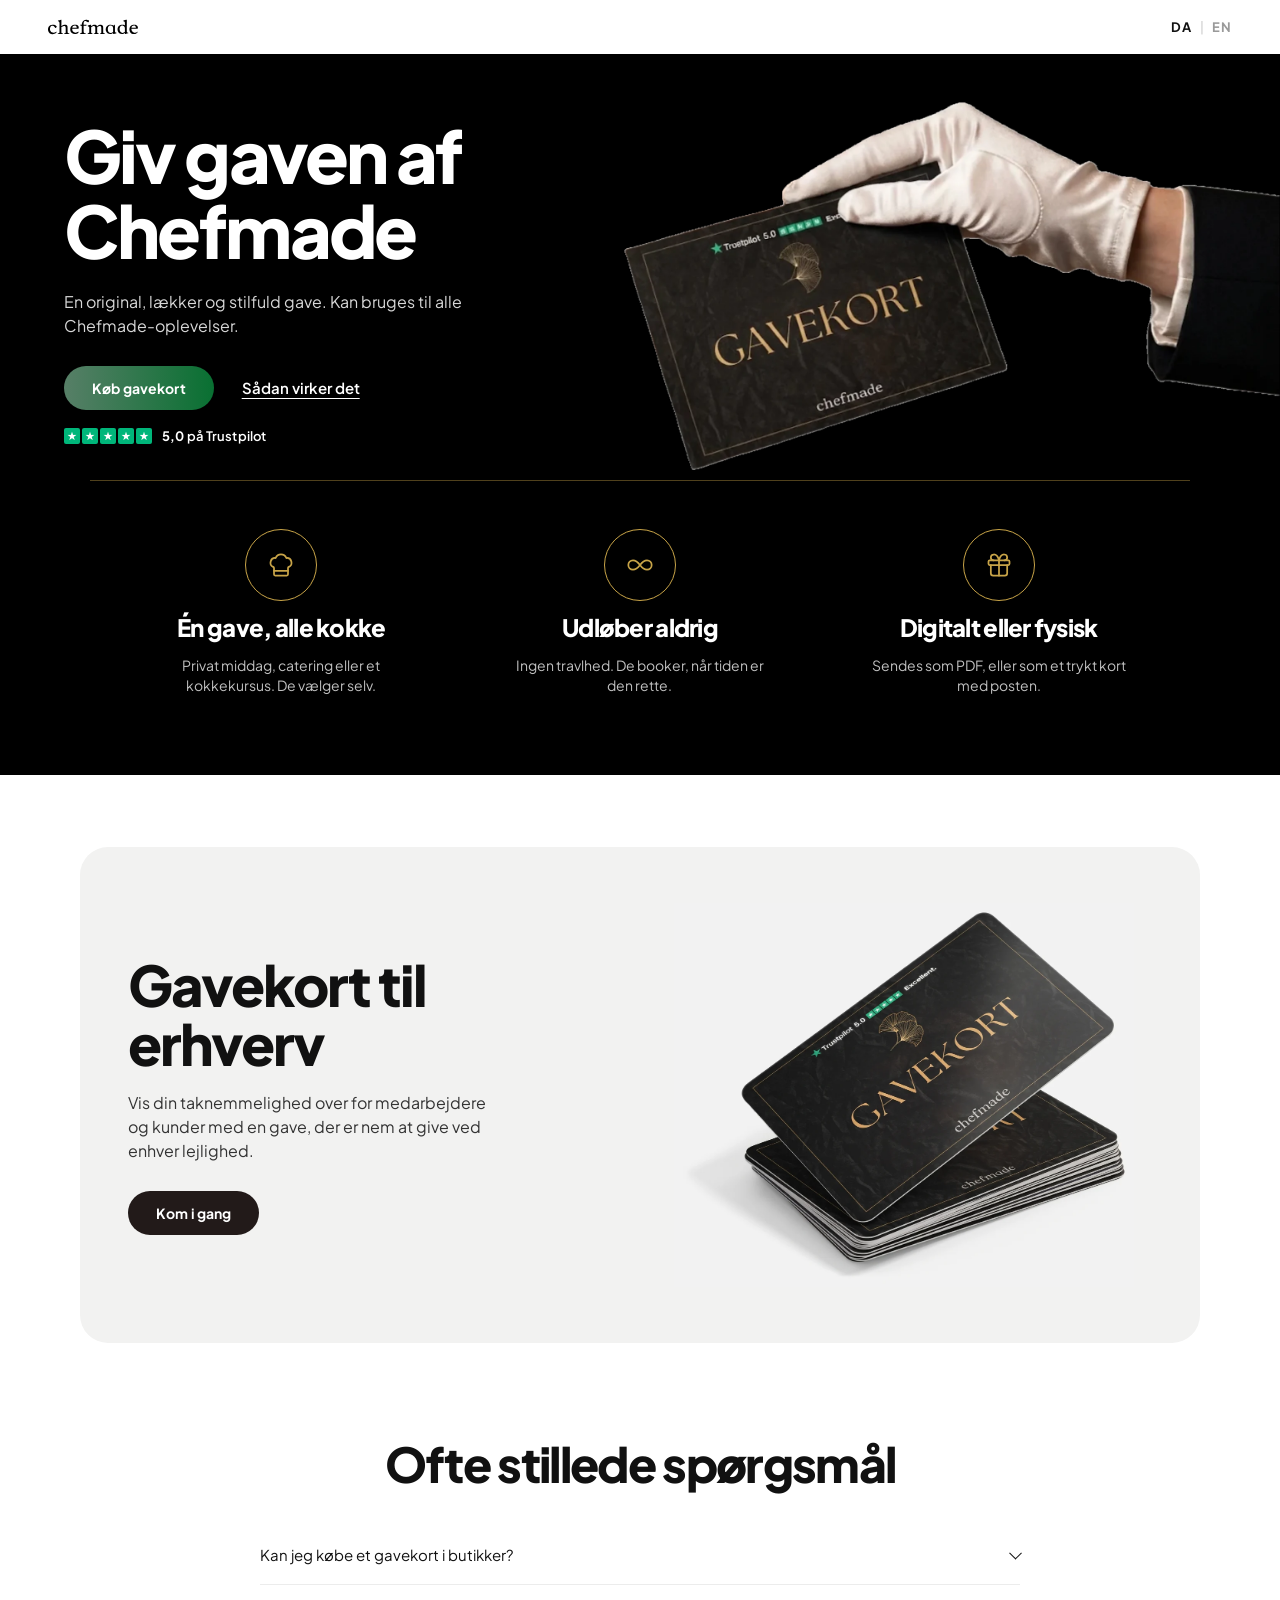
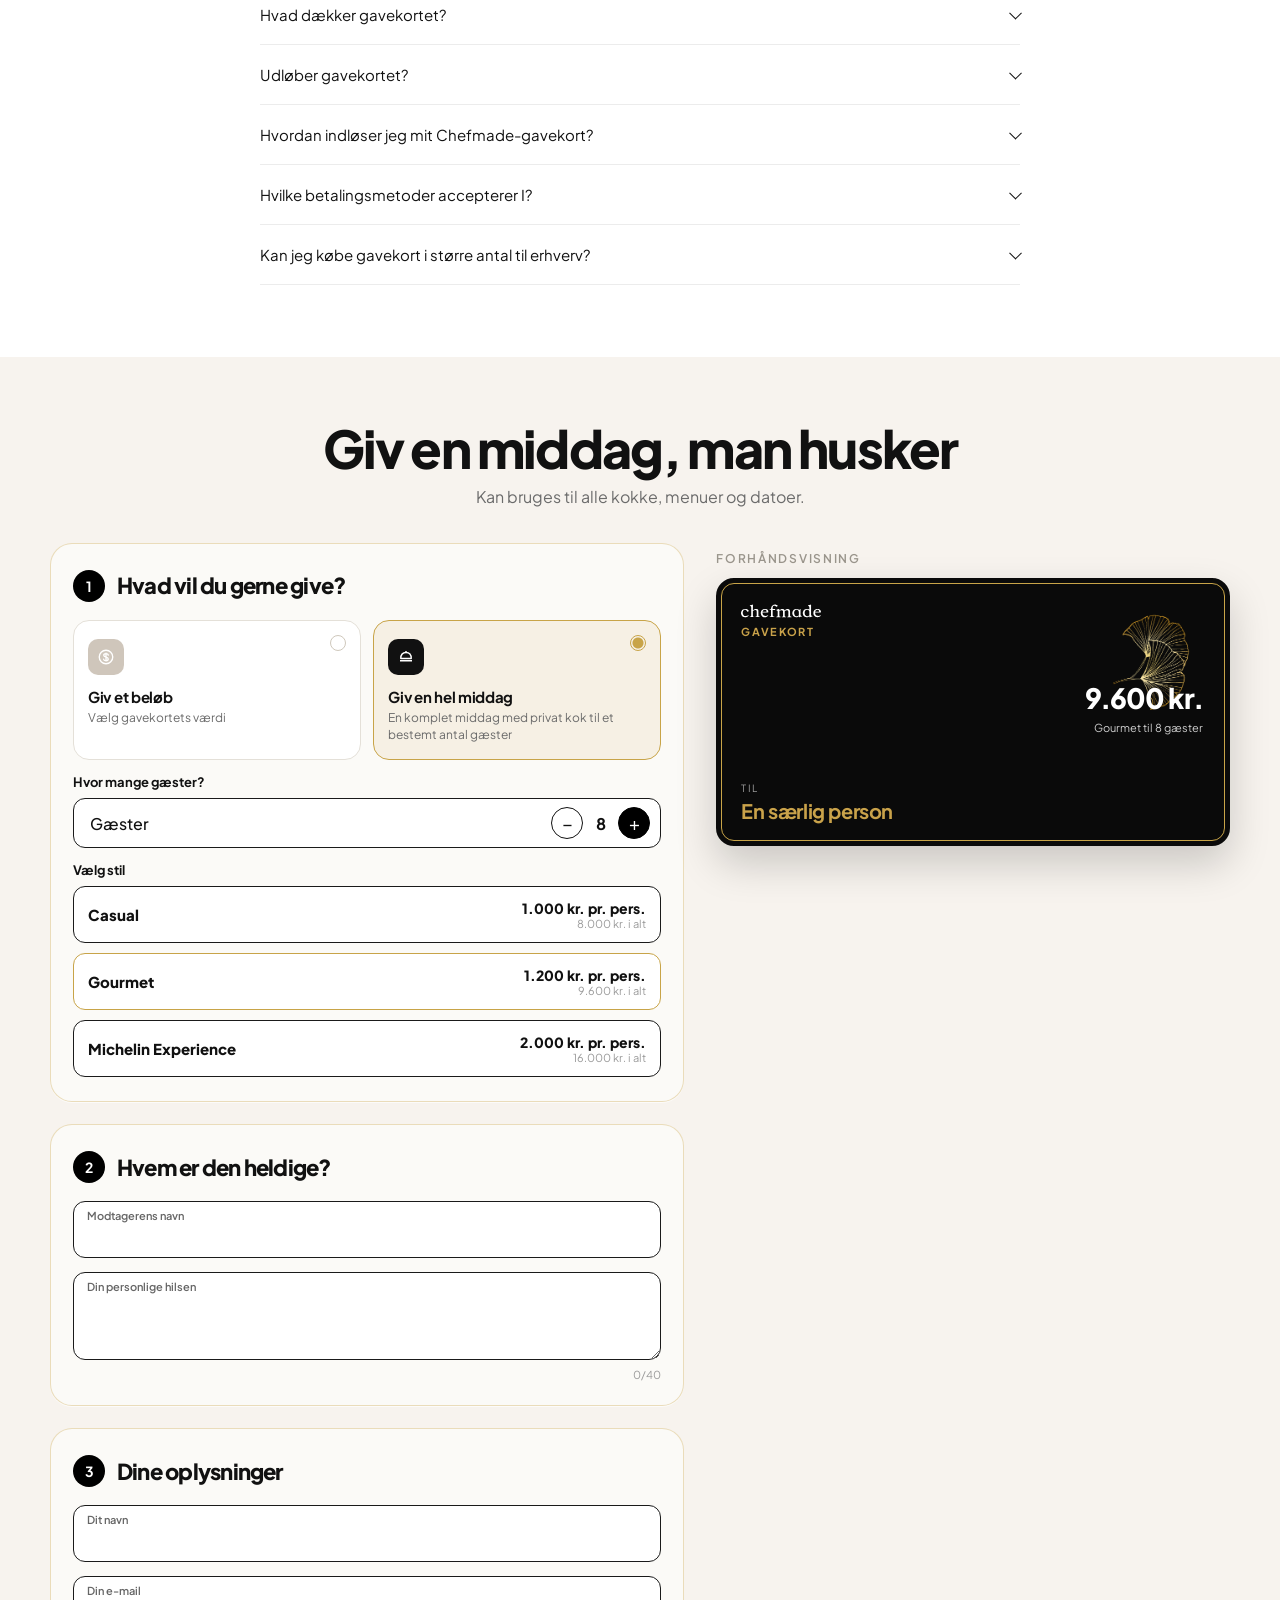
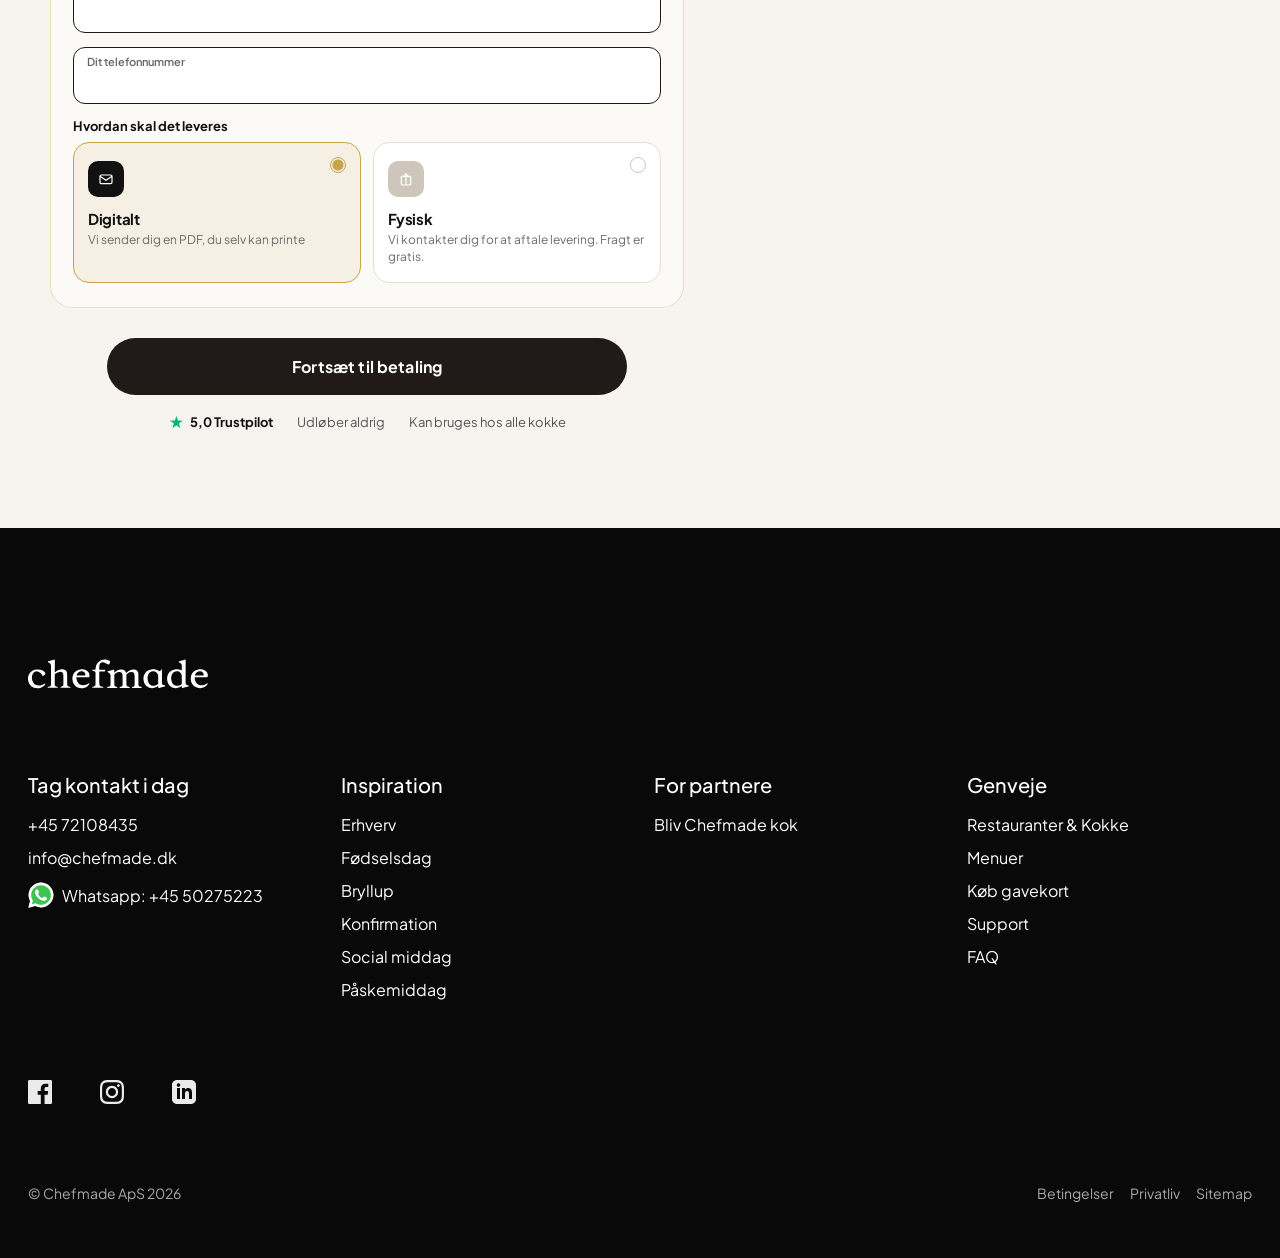
==== commit 33c59c08: "Replace hero and business photos and add Danish as the default language Use Konrad’s new GAVEKORT im" ====
--- a/index.html
+++ b/index.html
@@ -1,15 +1,25 @@
 <!DOCTYPE html>
-<html lang="en">
+<html lang="da">
 <head>
   <meta charset="utf-8">
   <meta name="viewport" content="width=device-width, initial-scale=1">
-  <title>Chefmade Gift Card</title>
-  <meta name="description" content="An original, tasty and classy present. To be used for any type of Chefmade experience.">
+  <title>Chefmade Gavekort</title>
+  <meta name="description" content="En original, lækker og stilfuld gave. Kan bruges til alle Chefmade-oplevelser.">
   <link rel="icon" type="image/png" sizes="32x32" href="assets/img/favicon-32x32.png">
   <link rel="apple-touch-icon" href="assets/img/apple-touch-icon.png">
   <link rel="preconnect" href="https://fonts.googleapis.com">
   <link rel="preconnect" href="https://fonts.gstatic.com" crossorigin>
   <link href="https://fonts.googleapis.com/css2?family=Plus+Jakarta+Sans:ital,wght@0,400;0,500;0,600;0,700;0,800;1,400&display=swap" rel="stylesheet">
+    <script>
+    (function () {
+      try {
+        var q = new URLSearchParams(location.search).get("lang");
+        var lang = (q === "en" || q === "da") ? q : (localStorage.getItem("gavekort-lang") || "da");
+        if (lang !== "da" && lang !== "en") lang = "da";
+        document.documentElement.lang = lang;
+      } catch (e) {}
+    })();
+  </script>
   <link rel="stylesheet" href="css/style.css">
 </head>
 <body>
@@ -17,43 +27,49 @@
     <a class="logo" href="https://chefmade.dk" target="_blank" rel="noopener noreferrer" aria-label="Chefmade">
       <img src="assets/img/logo_black.svg" alt="chefmade">
     </a>
+    <nav class="lang-switch" data-i18n-aria="lang.label" aria-label="Sprog">
+      <a href="?lang=da" data-lang="da">DA</a>
+      <span class="lang-sep" aria-hidden="true">|</span>
+      <a href="?lang=en" data-lang="en">EN</a>
+    </nav>
+
   </header>
 
   <section class="hero" id="top">
     <div class="hero-inner">
       <div class="hero-copy">
-        <h1>Give the gift of<br>Chefmade</h1>
-        <p class="lede">An original, tasty and classy present. To be used for any type of Chefmade experience</p>
+        <h1 data-i18n-html="hero.title">Giv gaven af<br>Chefmade</h1>
+        <p class="lede" data-i18n="hero.lede">En original, lækker og stilfuld gave. Kan bruges til alle Chefmade-oplevelser.</p>
         <div class="hero-cta">
-          <a class="btn btn-green" href="#koeb">Buy a gift card</a>
-          <a class="hero-how" href="#faq">How it works</a>
+          <a class="btn btn-green" href="#koeb" data-i18n="hero.buy">Køb gavekort</a>
+          <a class="hero-how" href="#faq" data-i18n="hero.how">Sådan virker det</a>
         </div>
         <a class="hero-tp" href="https://www.trustpilot.com/review/www.chefmade.dk" target="_blank" rel="noopener noreferrer">
         <span class="tp-stars" aria-hidden="true">
           <span></span><span></span><span></span><span></span><span></span>
         </span>
-          <span><strong>5.0</strong> on Trustpilot</span>
+          <span data-i18n-html="hero.trustpilot"><strong>5,0</strong> på Trustpilot</span>
         </a>
       </div>
       <div class="hero-visual">
-        <img src="assets/img/hero-card.png" alt="A gloved hand holding a Chefmade gift card">
+        <img src="assets/img/hero-card.webp" data-i18n-alt="hero.alt" alt="En handske, der holder et Chefmade-gavekort">
       </div>
     </div>
     <ul class="features">
       <li>
         <span class="feature-icon"><svg viewBox="0 0 24 24" fill="none" stroke="currentColor" stroke-width="1.5" stroke-linecap="round" stroke-linejoin="round" aria-hidden="true"><path d="M17 21a1 1 0 0 0 1-1v-5.35c0-.457.316-.844.727-1.041a4 4 0 0 0-2.134-7.589 5 5 0 0 0-9.186 0 4 4 0 0 0-2.134 7.588c.411.198.727.585.727 1.041V20a1 1 0 0 0 1 1Z"/><path d="M6 17h12"/></svg></span>
-        <h3>One gift, every chef</h3>
-        <p>Private dinners, catering or a cooking class. They choose.</p>
+        <h3 data-i18n="feature.1.title">Én gave, alle kokke</h3>
+        <p data-i18n="feature.1.body">Privat middag, catering eller et kokkekursus. De vælger selv.</p>
       </li>
       <li>
         <span class="feature-icon"><svg viewBox="0 0 24 24" fill="none" stroke="currentColor" stroke-width="1.5" stroke-linecap="round" stroke-linejoin="round" aria-hidden="true"><path d="M12 12c-2-2.67-4-4-6-4a4 4 0 1 0 0 8c2 0 4-1.33 6-4Zm0 0c2 2.67 4 4 6 4a4 4 0 0 0 0-8c-2 0-4 1.33-6 4Z"/></svg></span>
-        <h3>Never expires</h3>
-        <p>No rush. They book whenever the moment is right.</p>
+        <h3 data-i18n="feature.2.title">Udløber aldrig</h3>
+        <p data-i18n="feature.2.body">Ingen travlhed. De booker, når tiden er den rette.</p>
       </li>
       <li>
         <span class="feature-icon"><svg viewBox="0 0 24 24" fill="none" stroke="currentColor" stroke-width="1.5" stroke-linecap="round" stroke-linejoin="round" aria-hidden="true"><rect x="3" y="8" width="18" height="4" rx="1"/><path d="M12 8v13"/><path d="M19 12v7a2 2 0 0 1-2 2H7a2 2 0 0 1-2-2v-7"/><path d="M7.5 8a2.5 2.5 0 0 1 0-5A4.8 8 0 0 1 12 8a4.8 8 0 0 1 4.5-5 2.5 2.5 0 0 1 0 5"/></svg></span>
-        <h3>Digital or printed</h3>
-        <p>Sent as a PDF, or as a printed card by post.</p>
+        <h3 data-i18n="feature.3.title">Digitalt eller fysisk</h3>
+        <p data-i18n="feature.3.body">Sendes som PDF, eller som et trykt kort med posten.</p>
       </li>
     </ul>
   </section>
@@ -62,12 +78,12 @@
     <div class="section-inner">
       <div class="business-panel">
         <div class="business-copy">
-          <h2>Gift cards for business</h2>
-          <p>Show your appreciation for employees and customers with a gift that's easy to give for any occasion.</p>
-          <a class="btn btn-dark" href="mailto:info@chefmade.dk?subject=Business%20gift%20cards">Get started</a>
+          <h2 data-i18n="business.title">Gavekort til erhverv</h2>
+          <p data-i18n="business.body">Vis din taknemmelighed over for medarbejdere og kunder med en gave, der er nem at give ved enhver lejlighed.</p>
+          <a class="btn btn-dark" data-i18n-mailto-subject data-i18n="business.cta" href="mailto:info@chefmade.dk?subject=Gavekort%20til%20erhverv">Kom i gang</a>
         </div>
         <div class="business-visual">
-          <img src="assets/img/business-cards.png" alt="A stack of Chefmade gift cards">
+          <img src="assets/img/business-cards.webp" data-i18n-alt="business.alt" alt="En stak Chefmade-gavekort">
         </div>
       </div>
     </div>
@@ -75,31 +91,31 @@
 
   <section class="section faq" id="faq">
     <div class="section-inner">
-      <h2>Frequently asked questions</h2>
+      <h2 data-i18n="faq.title">Ofte stillede spørgsmål</h2>
       <div class="faq-list">
         <div class="faq-item">
-          <button type="button">Can I buy a gift card in stores?</button>
-          <div class="faq-a">Not at the moment. Chefmade gift cards are bought online on this page.</div>
-        </div>
-        <div class="faq-item">
-          <button type="button">What is covered by the gift card?</button>
-          <div class="faq-a">Gift cards can be used toward a full private-chef dinner or any Chefmade Experience. Check our recommended amounts below to gift a complete dinner, though final pricing is set and depends on the selected chef.</div>
-        </div>
-        <div class="faq-item">
-          <button type="button">Do gift cards expire?</button>
-          <div class="faq-a">No. Chefmade gift cards never expire.</div>
-        </div>
-        <div class="faq-item">
-          <button type="button">How to apply my Chefmade gift card?</button>
-          <div class="faq-a">After payment, you'll receive a voucher code. Simply enter it at checkout to apply the balance automatically, or share the code and value with our team for help finding the right experience.</div>
-        </div>
-        <div class="faq-item">
-          <button type="button">What payment methods do you accept to buy gift cards?</button>
-          <div class="faq-a">Payment is handled securely by Stripe. Cards such as Visa and Mastercard are accepted. The exact methods shown at checkout depend on Stripe’s setup for Chefmade.</div>
-        </div>
-        <div class="faq-item">
-          <button type="button">Can I buy gift cards in bulk for a business?</button>
-          <div class="faq-a">Yes. You can buy cards on this page, or get in touch with the Chefmade team if you need a larger business order.</div>
+          <button type="button" data-i18n="faq.q1">Kan jeg købe et gavekort i butikker?</button>
+          <div class="faq-a" data-i18n="faq.a1">Ikke i øjeblikket. Chefmade-gavekort købes online her på siden.</div>
+        </div>
+        <div class="faq-item">
+          <button type="button" data-i18n="faq.q2">Hvad dækker gavekortet?</button>
+          <div class="faq-a" data-i18n="faq.a2">Gavekortet kan bruges til en fuld middag med privat kok eller til enhver Chefmade-oplevelse. Se vores anbefalede beløb nedenfor, hvis du vil give en komplet middag – den endelige pris fastsættes dog og afhænger af den valgte kok.</div>
+        </div>
+        <div class="faq-item">
+          <button type="button" data-i18n="faq.q3">Udløber gavekortet?</button>
+          <div class="faq-a" data-i18n="faq.a3">Nej. Chefmade-gavekort udløber aldrig.</div>
+        </div>
+        <div class="faq-item">
+          <button type="button" data-i18n="faq.q4">Hvordan indløser jeg mit Chefmade-gavekort?</button>
+          <div class="faq-a" data-i18n="faq.a4">Når betalingen er gennemført, modtager du en gavekode. Indtast den ved checkout, så trækkes beløbet automatisk – eller del koden og beløbet med os, så hjælper vi med at finde den rette oplevelse.</div>
+        </div>
+        <div class="faq-item">
+          <button type="button" data-i18n="faq.q5">Hvilke betalingsmetoder accepterer I?</button>
+          <div class="faq-a" data-i18n="faq.a5">Betalingen sker sikkert via Stripe. Kort som Visa og Mastercard accepteres. De præcise metoder ved checkout afhænger af Chefmades opsætning hos Stripe.</div>
+        </div>
+        <div class="faq-item">
+          <button type="button" data-i18n="faq.q6">Kan jeg købe gavekort i større antal til erhverv?</button>
+          <div class="faq-a" data-i18n="faq.a6">Ja. Du kan købe gavekort her på siden, eller kontakte Chefmade, hvis du har brug for en større erhvervsordre.</div>
         </div>
       </div>
     </div>
@@ -107,8 +123,8 @@
 
   <section class="checkout" id="koeb">
     <div class="checkout-intro">
-      <h2>Give a dinner to remember</h2>
-      <p>To be used for any chef, menu &amp; date.</p>
+      <h2 data-i18n="checkout.title">Giv en middag, man husker</h2>
+      <p data-i18n="checkout.sub">Kan bruges til alle kokke, menuer og datoer.</p>
     </div>
 
     <div class="checkout-layout">
@@ -116,7 +132,7 @@
         <div class="card">
           <div class="step-title">
             <span class="step-num">1</span>
-            <h3>What would you like to gift?</h3>
+            <h3 data-i18n="step.1">Hvad vil du gerne give?</h3>
           </div>
           <div class="path-grid">
             <label class="path-card" data-path="amount">
@@ -124,45 +140,45 @@
               <span class="path-icon" aria-hidden="true">
                 <svg width="18" height="18" viewBox="0 0 24 24" fill="none" stroke="currentColor" stroke-width="1.8"><circle cx="12" cy="12" r="9"/><path d="M12 7v10M15 9.5C15 8.1 13.7 7.5 12 7.5S9 8.2 9 9.7c0 3 6 2 6 5 0 1.5-1.4 2.3-3 2.3s-3-.7-3.2-2" stroke-linecap="round"/></svg>
               </span>
-              <h4>Gift an amount</h4>
-              <p>Choose the value of the voucher</p>
+              <h4 data-i18n="path.amount.title">Giv et beløb</h4>
+              <p data-i18n="path.amount.body">Vælg gavekortets værdi</p>
             </label>
             <label class="path-card is-selected" data-path="dinner">
               <input type="radio" name="gift-path" value="dinner" checked>
               <span class="path-icon" aria-hidden="true">
                 <svg width="18" height="18" viewBox="0 0 24 24" fill="none" stroke="currentColor" stroke-width="1.8" stroke-linejoin="round"><path d="M5 14c0-5 3-8 7-8s7 3 7 8H5z"/><path d="M4 17h16M12 6V4"/></svg>
               </span>
-              <h4>Gift a whole dinner</h4>
-              <p>A complete private chef dinner for a set number of guests</p>
+              <h4 data-i18n="path.dinner.title">Giv en hel middag</h4>
+              <p data-i18n="path.dinner.body">En komplet middag med privat kok til et bestemt antal gæster</p>
             </label>
           </div>
 
           <div id="panel-amount" hidden>
             <div class="chip-row" id="amount-chips"></div>
             <div class="custom-field floating field">
-              <label for="custom-amount">Choose your own amount (DKK)</label>
+              <label for="custom-amount" data-i18n="amount.custom">Vælg dit eget beløb (kr.)</label>
               <input class="input" id="custom-amount" type="number" inputmode="numeric" min="500" step="100" placeholder="">
             </div>
             <div class="hint">
               <span aria-hidden="true">💡</span>
-              <span>Most chefs’ minimum fees start from 8.000 kr. Vouchers can be used for the whole or a part of the dinner.</span>
+              <span data-i18n="amount.hint">De fleste kokkes minimumshonorar starter fra 8.000 kr. Gavekortet kan bruges til hele middagen eller som et bidrag.</span>
             </div>
           </div>
 
           <div id="panel-dinner">
             <div class="field">
-              <span class="sub-label">How many guests?</span>
+              <span class="sub-label" data-i18n="guests.label">Hvor mange gæster?</span>
               <div class="guest-row">
-                <span>Guests</span>
+                <span data-i18n="guests.row">Gæster</span>
                 <div class="stepper">
-                  <button type="button" id="guests-dec" class="dec" aria-label="Fewer guests">−</button>
+                  <button type="button" id="guests-dec" class="dec" data-i18n-aria="guests.dec" aria-label="Færre gæster">−</button>
                   <strong id="guests-value">8</strong>
-                  <button type="button" id="guests-inc" class="inc" aria-label="More guests">+</button>
+                  <button type="button" id="guests-inc" class="inc" data-i18n-aria="guests.inc" aria-label="Flere gæster">+</button>
                 </div>
               </div>
             </div>
             <div class="field">
-              <span class="sub-label">Choose Style</span>
+              <span class="sub-label" data-i18n="style.label">Vælg stil</span>
               <div class="style-list" id="style-list"></div>
             </div>
           </div>
@@ -171,14 +187,14 @@
         <div class="card">
           <div class="step-title">
             <span class="step-num">2</span>
-            <h3>Who is the lucky one</h3>
-          </div>
-          <div class="floating field">
-            <label for="recipient">Recipient Name</label>
+            <h3 data-i18n="step.2">Hvem er den heldige?</h3>
+          </div>
+          <div class="floating field">
+            <label for="recipient" data-i18n="form.recipient">Modtagerens navn</label>
             <input class="input" id="recipient" type="text" maxlength="80" autocomplete="name" placeholder="">
           </div>
           <div class="floating field">
-            <label for="message">Your personal message</label>
+            <label for="message" data-i18n="form.message">Din personlige hilsen</label>
             <textarea class="input" id="message" maxlength="40" placeholder=""></textarea>
             <div class="char-count" id="message-count">0/40</div>
           </div>
@@ -187,38 +203,38 @@
         <div class="card">
           <div class="step-title">
             <span class="step-num">3</span>
-            <h3>Final Information</h3>
-          </div>
-          <div class="floating field">
-            <label for="buyer-name">Your Name</label>
+            <h3 data-i18n="step.3">Dine oplysninger</h3>
+          </div>
+          <div class="floating field">
+            <label for="buyer-name" data-i18n="form.buyerName">Dit navn</label>
             <input class="input" id="buyer-name" type="text" autocomplete="name">
           </div>
           <div class="floating field">
-            <label for="buyer-email">Your Email</label>
+            <label for="buyer-email" data-i18n="form.buyerEmail">Din e-mail</label>
             <input class="input" id="buyer-email" type="email" autocomplete="email">
           </div>
           <div class="floating field">
-            <label for="buyer-phone">Your Phone Number</label>
+            <label for="buyer-phone" data-i18n="form.buyerPhone">Dit telefonnummer</label>
             <input class="input" id="buyer-phone" type="tel" autocomplete="tel">
           </div>
           <div class="field">
-            <span class="sub-label">How should it arrive</span>
+            <span class="sub-label" data-i18n="delivery.label">Hvordan skal det leveres</span>
             <div class="delivery-grid">
               <label class="delivery-card is-selected">
                 <input type="radio" name="delivery" value="digital" checked>
                 <span class="delivery-icon" aria-hidden="true">
                   <svg width="16" height="16" viewBox="0 0 24 24" fill="none" stroke="currentColor" stroke-width="1.8"><rect x="3" y="6" width="18" height="13" rx="2"/><path d="M3 8l9 6 9-6"/></svg>
                 </span>
-                <h4>Digital</h4>
-                <p>We send you a PDF to print yourself</p>
+                <h4 data-i18n="delivery.digital.title">Digitalt</h4>
+                <p data-i18n="delivery.digital.body">Vi sender dig en PDF, du selv kan printe</p>
               </label>
               <label class="delivery-card">
                 <input type="radio" name="delivery" value="physical">
                 <span class="delivery-icon" aria-hidden="true">
                   <svg width="16" height="16" viewBox="0 0 24 24" fill="none" stroke="currentColor" stroke-width="1.8" stroke-linejoin="round"><path d="M12 4l3 4H9l3-4z"/><path d="M5 8h14v11a2 2 0 0 1-2 2H7a2 2 0 0 1-2-2V8z"/><path d="M12 8v13"/></svg>
                 </span>
-                <h4>Physical</h4>
-                <p>We reach out to you for delivery details. Shipping is free.</p>
+                <h4 data-i18n="delivery.physical.title">Fysisk</h4>
+                <p data-i18n="delivery.physical.body">Vi kontakter dig for at aftale levering. Fragt er gratis.</p>
               </label>
             </div>
           </div>
@@ -226,23 +242,23 @@
 
         <div class="pay-wrap">
           <button type="button" class="btn btn-dark btn-wide" id="pay-btn">
-            <span id="pay-label">Continue to payment</span>
+            <span id="pay-label" data-i18n="pay.continue">Fortsæt til betaling</span>
           </button>
           <div class="assurances">
-            <span class="tp"><span class="star">★</span> 5.0 Trustpilot</span>
-            <span>Never expires</span>
-            <span>Use with any chef</span>
+            <span class="tp"><span class="star">★</span> <span data-i18n="pay.trustpilot">5,0 Trustpilot</span></span>
+            <span data-i18n="pay.expires">Udløber aldrig</span>
+            <span data-i18n="pay.anyChef">Kan bruges hos alle kokke</span>
           </div>
         </div>
       </div>
 
       <aside class="preview-col" aria-live="polite">
-        <div class="preview-label">LIVE PREVIEW</div>
+        <div class="preview-label" data-i18n="preview.label">FORHÅNDSVISNING</div>
         <div class="gift-card">
           <div class="gc-top">
             <div>
               <div class="gc-logo"><img src="assets/img/logo_white.svg" alt="chefmade"></div>
-              <div class="gc-kicker">GIFT CARD</div>
+              <div class="gc-kicker" data-i18n="preview.kicker">GAVEKORT</div>
             </div>
             <img class="gc-leaf" src="assets/img/ginkgo.png" alt="">
           </div>
@@ -250,8 +266,8 @@
           <div class="gc-meta" id="preview-meta"></div>
           <div class="gc-bottom">
             <div>
-              <div class="gc-for-label">FOR</div>
-              <div class="gc-for-name" id="preview-name">Someone special</div>
+              <div class="gc-for-label" data-i18n="preview.for">TIL</div>
+              <div class="gc-for-name" id="preview-name">En særlig person</div>
             </div>
             <div class="gc-msg" id="preview-message" hidden></div>
           </div>
@@ -262,7 +278,7 @@
 
   <dialog id="pay-dialog">
     <div id="pay-dialog-body"></div>
-    <button type="button" class="btn btn-dark" id="pay-dialog-close">Close</button>
+    <button type="button" class="btn btn-dark" id="pay-dialog-close" data-i18n="dialog.close">Luk</button>
   </dialog>
 
   <footer class="site-footer">
@@ -272,7 +288,7 @@
       </a>
       <div class="footer-cols">
         <div class="footer-col">
-          <h4>Tag kontakt i dag</h4>
+          <h4 data-i18n="footer.contact">Tag kontakt i dag</h4>
           <ul>
             <li><a href="tel:+4572108435">+45 72108435</a></li>
             <li><a href="mailto:info@chefmade.dk">info@chefmade.dk</a></li>
@@ -285,30 +301,30 @@
           </ul>
         </div>
         <div class="footer-col">
-          <h4>Inspiration</h4>
+          <h4 data-i18n="footer.inspiration">Inspiration</h4>
           <ul>
-            <li><a href="https://chefmade.dk/blog/chefmade-erhverv">Erhverv</a></li>
-            <li><a href="https://chefmade.dk/blog/mad-til-fodselsdag">Fødselsdag</a></li>
-            <li><a href="https://chefmade.dk/blog/bryllup">Bryllup</a></li>
-            <li><a href="https://chefmade.dk/blog/konfirmation">Konfirmation</a></li>
-            <li><a href="https://chefmade.dk/blog/social-dining">Social middag</a></li>
-            <li><a href="https://chefmade.dk/blog/paskefrokost">Påskemiddag</a></li>
+            <li><a href="https://chefmade.dk/blog/chefmade-erhverv" data-i18n="footer.erhverv">Erhverv</a></li>
+            <li><a href="https://chefmade.dk/blog/mad-til-fodselsdag" data-i18n="footer.birthday">Fødselsdag</a></li>
+            <li><a href="https://chefmade.dk/blog/bryllup" data-i18n="footer.wedding">Bryllup</a></li>
+            <li><a href="https://chefmade.dk/blog/konfirmation" data-i18n="footer.confirmation">Konfirmation</a></li>
+            <li><a href="https://chefmade.dk/blog/social-dining" data-i18n="footer.social">Social middag</a></li>
+            <li><a href="https://chefmade.dk/blog/paskefrokost" data-i18n="footer.easter">Påskemiddag</a></li>
           </ul>
         </div>
         <div class="footer-col">
-          <h4>For partnere</h4>
+          <h4 data-i18n="footer.partners">For partnere</h4>
           <ul>
-            <li><a href="https://docs.google.com/forms/d/e/1FAIpQLScvIcBpb3Ur71UTCUILKPB5Z2dgU7etcDFHw41l5A6JSKHHfQ/viewform" target="_blank" rel="noopener noreferrer">Bliv Chefmade kok</a></li>
+            <li><a href="https://docs.google.com/forms/d/e/1FAIpQLScvIcBpb3Ur71UTCUILKPB5Z2dgU7etcDFHw41l5A6JSKHHfQ/viewform" target="_blank" rel="noopener noreferrer" data-i18n="footer.becomeChef">Bliv Chefmade kok</a></li>
           </ul>
         </div>
         <div class="footer-col">
-          <h4>Genveje</h4>
+          <h4 data-i18n="footer.shortcuts">Genveje</h4>
           <ul>
-            <li><a href="https://chefmade.dk/private-dining">Restauranter &amp; Kokke</a></li>
-            <li><a href="https://chefmade.dk/lej-en-kok">Menuer</a></li>
+            <li><a href="https://chefmade.dk/private-dining" data-i18n="footer.restaurants">Restauranter &amp; Kokke</a></li>
+            <li><a href="https://chefmade.dk/lej-en-kok" data-i18n="footer.menus">Menuer</a></li>
             <li><a href="https://chefmade.dk/gavekort">Køb gavekort</a></li>
-            <li><a href="https://chefmade.dk/customer-ticket-list/">Support</a></li>
-            <li><a href="https://chefmade.dk/faq/">FAQ</a></li>
+            <li><a href="https://chefmade.dk/customer-ticket-list/" data-i18n="footer.support">Support</a></li>
+            <li><a href="https://chefmade.dk/faq/" data-i18n="footer.faq">FAQ</a></li>
           </ul>
         </div>
       </div>
@@ -326,9 +342,9 @@
       <div class="footer-legal">
         <p>&copy; Chefmade ApS <span data-year>2026</span></p>
         <div class="footer-legal-links">
-          <a href="https://chefmade.dk/terms">Betingelser</a>
-          <a href="https://chefmade.dk/privacy">Privatliv</a>
-          <a href="https://chefmade.dk/sitemap.xml">Sitemap</a>
+          <a href="https://chefmade.dk/terms" data-i18n="footer.terms">Betingelser</a>
+          <a href="https://chefmade.dk/privacy" data-i18n="footer.privacy">Privatliv</a>
+          <a href="https://chefmade.dk/sitemap.xml" data-i18n="footer.sitemap">Sitemap</a>
         </div>
       </div>
     </div>
@@ -338,6 +354,7 @@
       el.textContent = String(new Date().getFullYear());
     });
   </script>
+  <script src="js/i18n.js"></script>
   <script src="js/config.js"></script>
   <script src="js/pricing.js"></script>
   <script src="js/app.js"></script>
--- a/css/style.css
+++ b/css/style.css
@@ -40,9 +40,28 @@
 .site-header {
   background: var(--white);
   padding: 18px 24px;
+  display: flex;
+  align-items: center;
+  justify-content: space-between;
+  gap: 16px;
 }
 .site-header .logo { display: inline-block; }
 .site-header .logo img { height: 18px; width: auto; }
+.lang-switch {
+  display: flex;
+  align-items: center;
+  gap: 8px;
+  font-size: 13px;
+  font-weight: 700;
+  letter-spacing: 0.06em;
+}
+.lang-switch a {
+  text-decoration: none;
+  color: #9a9a9a;
+}
+.lang-switch a.is-active { color: var(--ink); }
+.lang-switch a:hover { color: var(--ink); }
+.lang-sep { color: #c8c8c8; font-weight: 400; }
 
 /* Hero */
 .hero {
@@ -117,15 +136,18 @@
   line-height: 1;
 }
 .hero-visual {
-  margin: 0 auto;
-  max-width: 720px;
+  margin: 0;
   width: 100%;
+  display: flex;
+  justify-content: flex-end;
+  align-items: flex-end;
 }
 .hero-visual img {
   width: 100%;
+  max-width: 100%;
   height: auto;
   object-fit: contain;
-  object-position: center bottom;
+  object-position: right bottom;
   display: block;
 }
 
@@ -203,7 +225,7 @@
   gap: 32px;
   align-items: center;
 }
-.business-copy h2 { font-size: clamp(36px, 6vw, 56px); max-width: 11ch; }
+.business-copy h2 { font-size: clamp(36px, 6vw, 56px); max-width: 14ch; }
 .business-copy p {
   margin: 18px 0 28px;
   max-width: 360px;
@@ -549,12 +571,16 @@
 
 @media (min-width: 800px) {
   .hero-inner {
-    grid-template-columns: 0.9fr 1.15fr;
+    max-width: none;
+    width: 100%;
+    grid-template-columns: minmax(280px, 520px) minmax(0, 1fr);
     align-items: end;
-    padding: 36px 24px 0 64px;
+    padding: 40px 0 0 max(48px, calc((100vw - 1280px) / 2 + 64px));
+    gap: 16px 32px;
   }
-  .hero-visual { margin: 0 0 0 auto; max-width: none; width: 100%; }
-  .hero-visual img { width: 100%; max-width: none; margin: 0; }
+  .hero-copy { padding-bottom: 36px; }
+  .hero-visual { margin: 0; max-width: none; width: 100%; }
+  .hero-visual img { width: 100%; max-width: none; margin: 0; object-position: right bottom; }
   .features { grid-template-columns: repeat(3, 1fr); padding: 48px 24px 80px; }
   .business-panel { grid-template-columns: 1fr 1fr; padding: 56px 48px; }
   .checkout-layout { display: grid; grid-template-columns: 1.05fr 0.85fr; align-items: start; }
@@ -566,6 +592,8 @@
 @media (max-width: 799px) {
   .path-grid, .delivery-grid { grid-template-columns: 1fr; }
   .gc-amount { font-size: 24px; }
+  .hero-inner { padding-bottom: 8px; }
+  .hero-visual { margin: 0 -8px 0 auto; }
 }
 
 /* Footer — recreated from chefmade.dk */
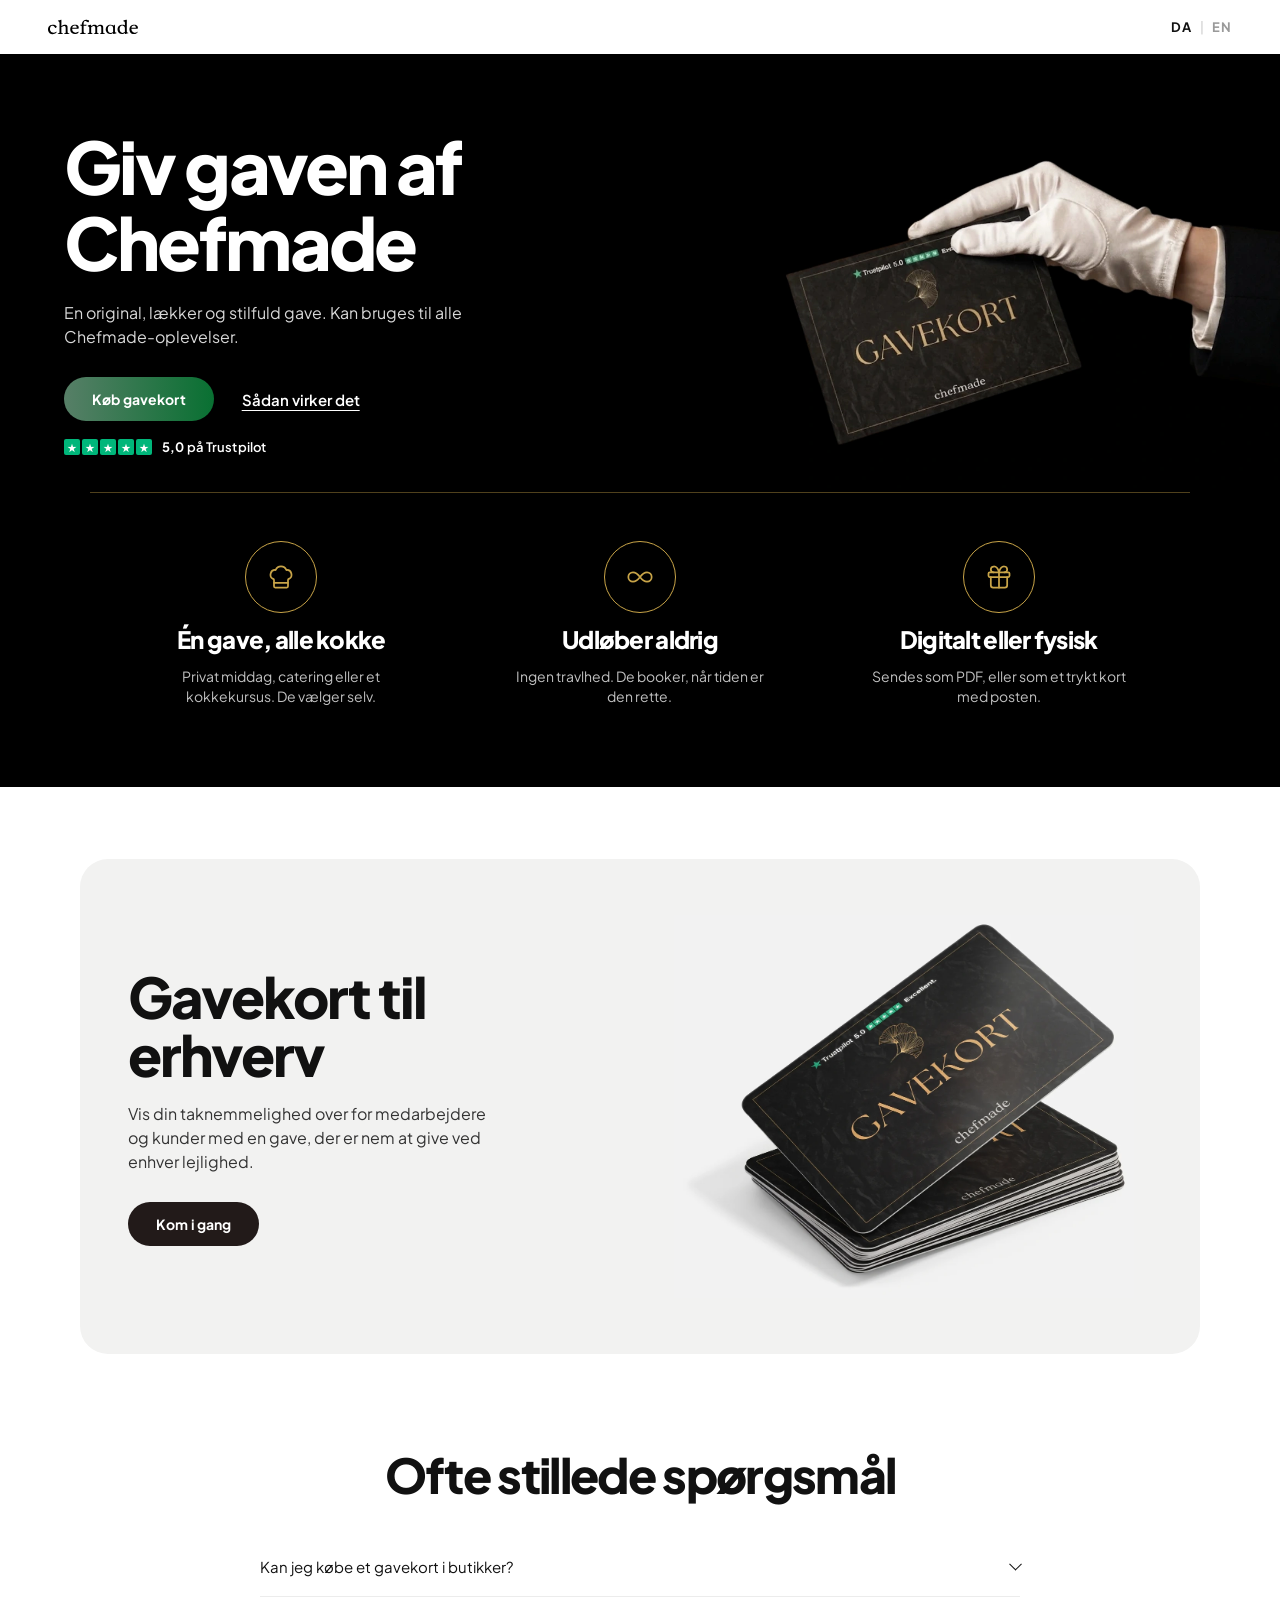
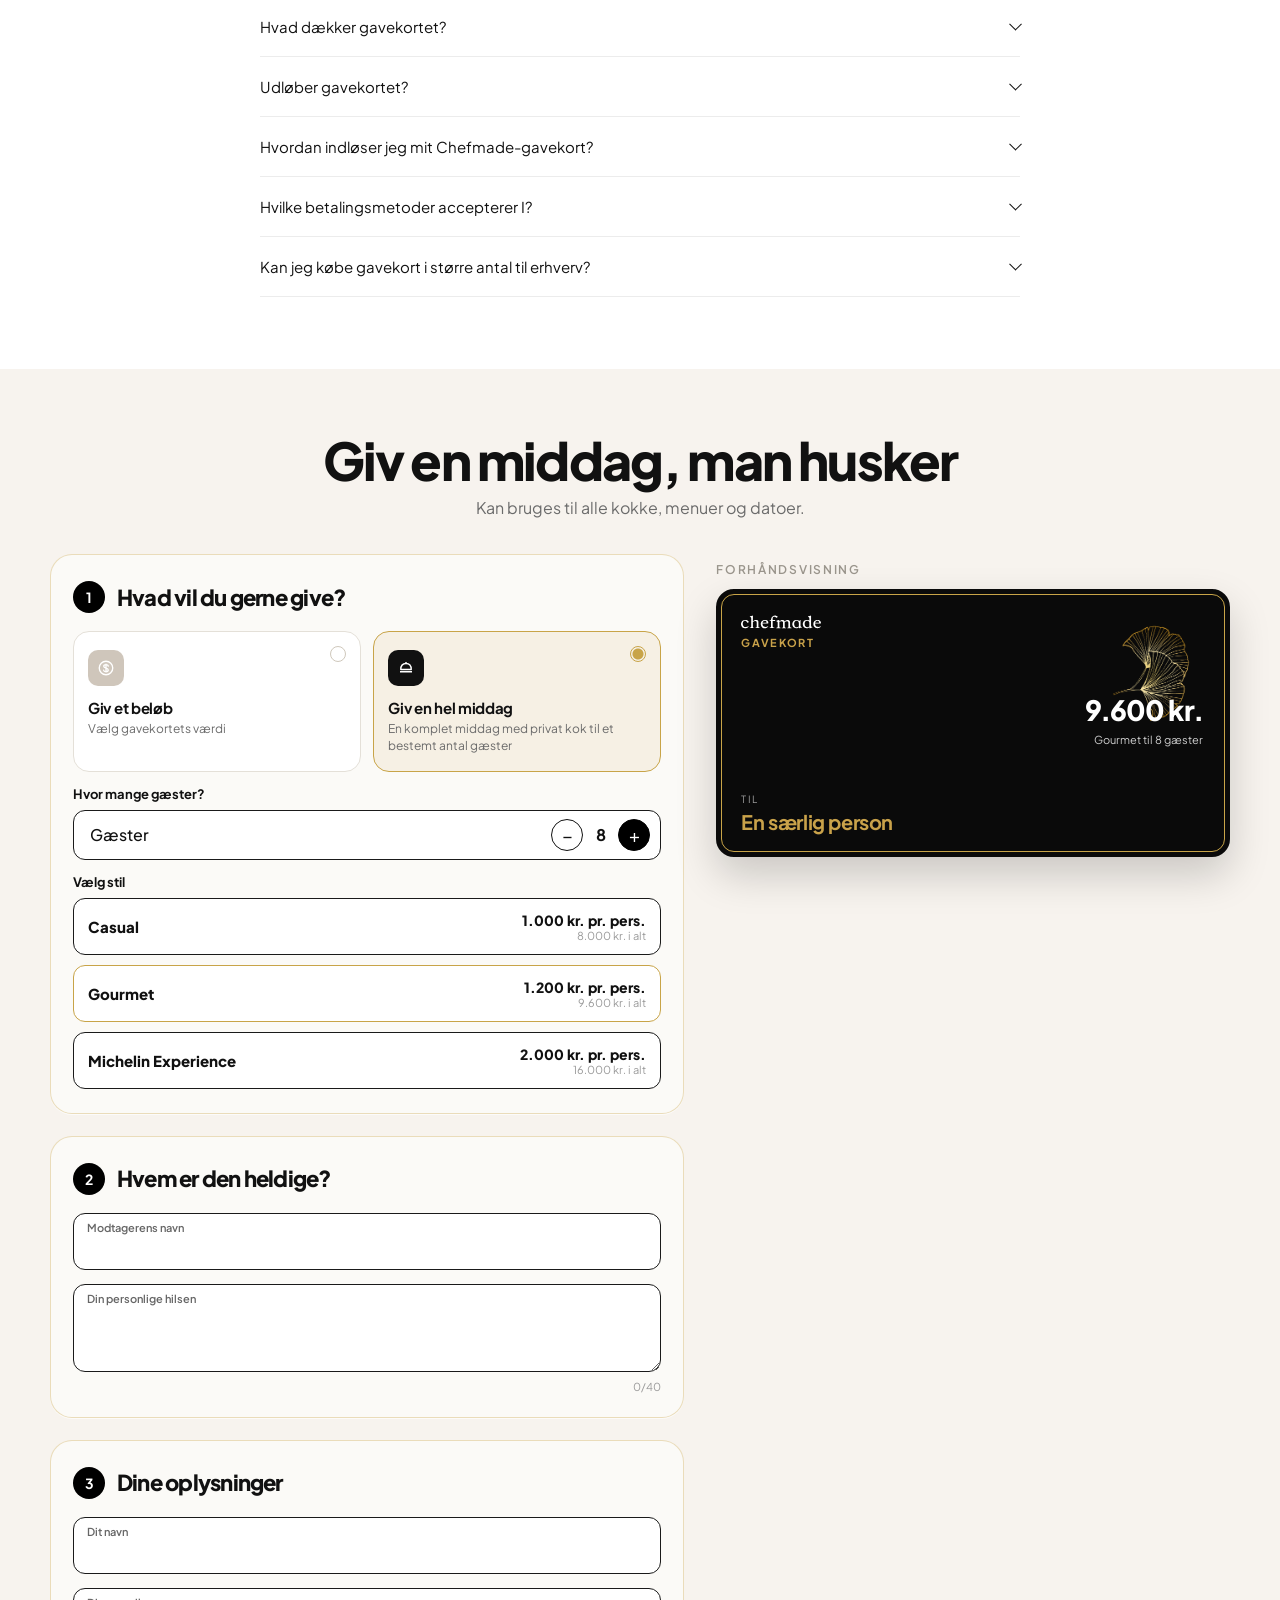
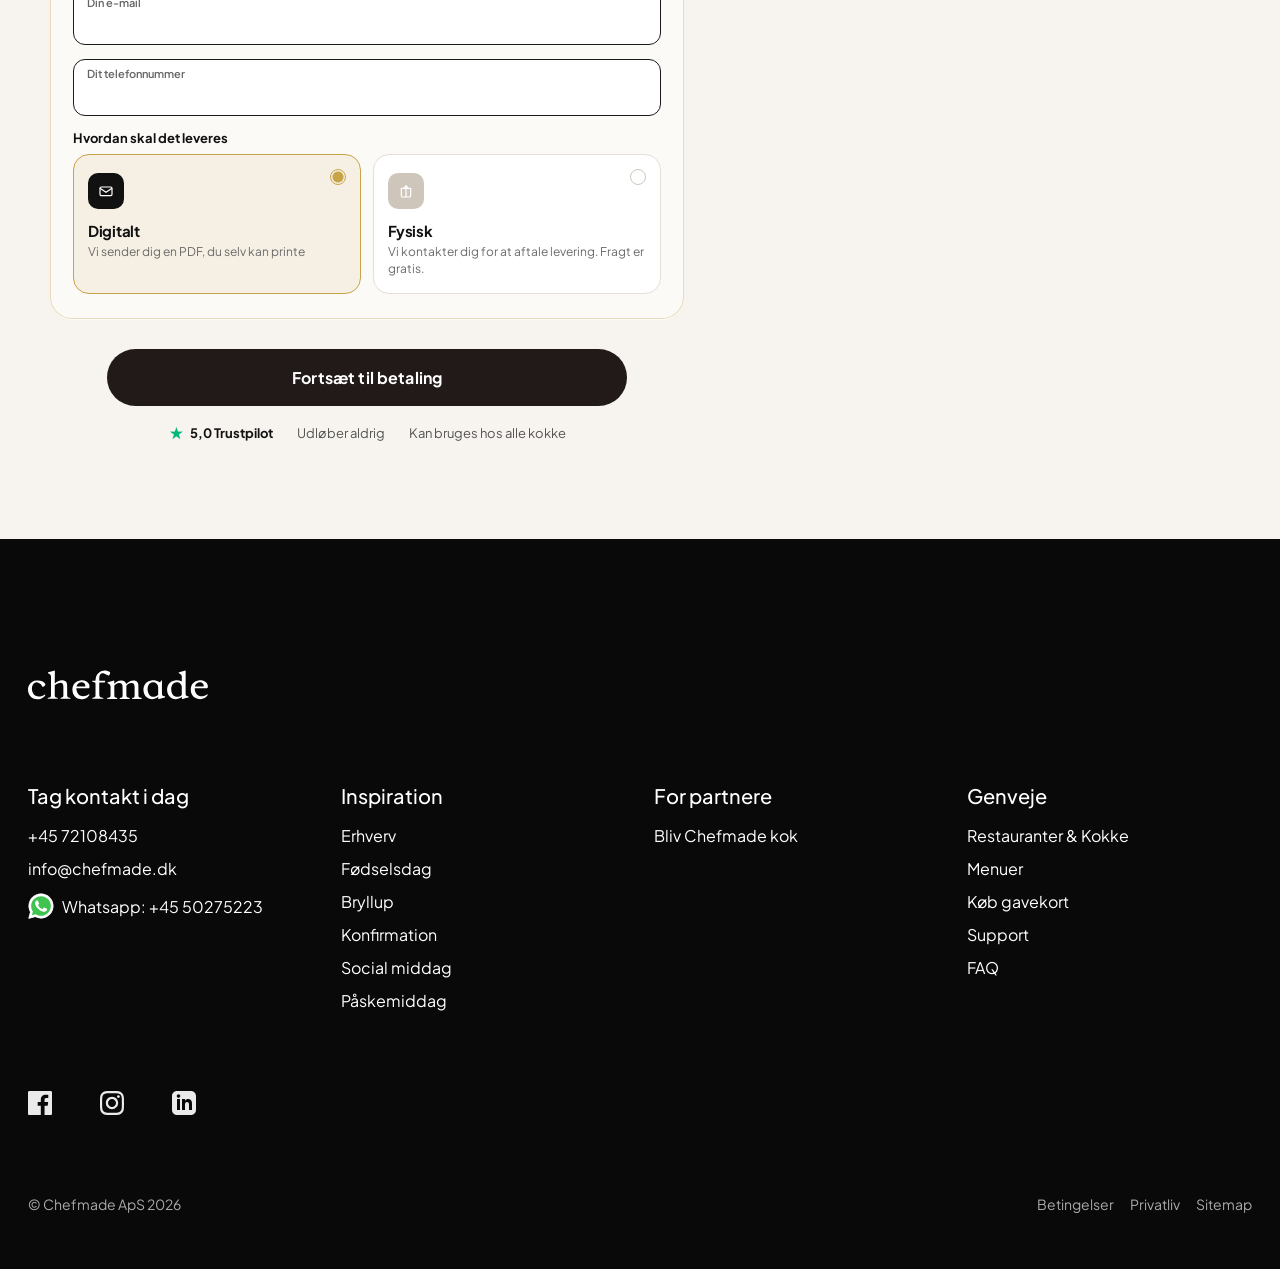
==== commit 689d76c0: "Add a German (EUR) site mode beside the Danish site One codebase now switches by hostname (or ?site=" ====
--- a/index.html
+++ b/index.html
@@ -10,21 +10,12 @@
   <link rel="preconnect" href="https://fonts.googleapis.com">
   <link rel="preconnect" href="https://fonts.gstatic.com" crossorigin>
   <link href="https://fonts.googleapis.com/css2?family=Plus+Jakarta+Sans:ital,wght@0,400;0,500;0,600;0,700;0,800;1,400&display=swap" rel="stylesheet">
-    <script>
-    (function () {
-      try {
-        var q = new URLSearchParams(location.search).get("lang");
-        var lang = (q === "en" || q === "da") ? q : (localStorage.getItem("gavekort-lang") || "da");
-        if (lang !== "da" && lang !== "en") lang = "da";
-        document.documentElement.lang = lang;
-      } catch (e) {}
-    })();
-  </script>
+  <script src="js/site.js"></script>
   <link rel="stylesheet" href="css/style.css">
 </head>
 <body>
   <header class="site-header">
-    <a class="logo" href="https://chefmade.dk" target="_blank" rel="noopener noreferrer" aria-label="Chefmade">
+    <a class="logo" data-home href="https://chefmade.dk" target="_blank" rel="noopener noreferrer" aria-label="Chefmade">
       <img src="assets/img/logo_black.svg" alt="chefmade">
     </a>
     <nav class="lang-switch" data-i18n-aria="lang.label" aria-label="Sprog">
@@ -283,10 +274,10 @@
 
   <footer class="site-footer">
     <div class="footer-inner">
-      <a class="footer-logo" href="https://chefmade.dk" target="_blank" rel="noopener noreferrer" aria-label="Chefmade">
+      <a class="footer-logo" data-home href="https://chefmade.dk" target="_blank" rel="noopener noreferrer" aria-label="Chefmade">
         <img src="assets/img/logo_white.svg" alt="Chefmade Logo">
       </a>
-      <div class="footer-cols">
+      <div class="footer-cols" data-footer-site="dk">
         <div class="footer-col">
           <h4 data-i18n="footer.contact">Tag kontakt i dag</h4>
           <ul>
@@ -322,9 +313,40 @@
           <ul>
             <li><a href="https://chefmade.dk/private-dining" data-i18n="footer.restaurants">Restauranter &amp; Kokke</a></li>
             <li><a href="https://chefmade.dk/lej-en-kok" data-i18n="footer.menus">Menuer</a></li>
-            <li><a href="https://chefmade.dk/gavekort">Køb gavekort</a></li>
+            <li><a href="https://chefmade.dk/gavekort" data-i18n="footer.buy">Køb gavekort</a></li>
             <li><a href="https://chefmade.dk/customer-ticket-list/" data-i18n="footer.support">Support</a></li>
             <li><a href="https://chefmade.dk/faq/" data-i18n="footer.faq">FAQ</a></li>
+          </ul>
+        </div>
+      </div>
+      <div class="footer-cols" data-footer-site="de" hidden>
+        <div class="footer-col">
+          <h4 data-i18n="deFooter.contact">Nehmen Sie noch heute Kontakt auf</h4>
+          <ul>
+            <li><a href="tel:+4915510915140">+49 15510 915140</a></li>
+            <li><a href="mailto:info@chefmade.dk">info@chefmade.dk</a></li>
+            <li>
+              <a class="footer-wa" href="https://wa.me/+4915510915140" target="_blank" rel="noopener noreferrer">
+                <img src="assets/icons/whatsapp.svg" width="30" height="30" alt="">
+                Whatsapp: +49 15510 915140
+              </a>
+            </li>
+          </ul>
+        </div>
+        <div class="footer-col">
+          <h4 data-i18n="deFooter.partners">Für Partner</h4>
+          <ul>
+            <li><a href="https://docs.google.com/forms/d/e/1FAIpQLScXRZvC1jKGJkEIGXaZkec5YWye2v6dZmJaCijT3mylhuf1iw/viewform" target="_blank" rel="noopener noreferrer" data-i18n="deFooter.applyChef">Bewirb dich als Chef</a></li>
+          </ul>
+        </div>
+        <div class="footer-col">
+          <h4 data-i18n="deFooter.links">Verknüpfungen</h4>
+          <ul>
+            <li><a href="https://chefmade.de/private-dining" data-i18n="footer.restaurants">Restaurants &amp; Köche</a></li>
+            <li><a href="https://chefmade.de/lej-en-kok" data-i18n="footer.menus">Menüs</a></li>
+            <li><a href="#koeb" data-i18n="deFooter.buy">Geschenkkarte kaufen</a></li>
+            <li><a href="https://chefmade.de/customer-ticket-list/" data-i18n="footer.support">Support</a></li>
+            <li><a href="https://chefmade.de/faq/" data-i18n="footer.faq">FAQ</a></li>
           </ul>
         </div>
       </div>
@@ -354,9 +376,9 @@
       el.textContent = String(new Date().getFullYear());
     });
   </script>
-  <script src="js/i18n.js"></script>
   <script src="js/config.js"></script>
   <script src="js/pricing.js"></script>
+  <script src="js/i18n.js"></script>
   <script src="js/app.js"></script>
 </body>
 </html>
--- a/css/style.css
+++ b/css/style.css
@@ -1,3 +1,11 @@
+html[data-site="de"]:not(.i18n-ready) body { visibility: hidden; }
+
+/* [hidden] is overridden by .footer-cols { display: grid } */
+html[data-site="dk"] [data-footer-site="de"],
+html[data-site="de"] [data-footer-site="dk"],
+.footer-cols[hidden] {
+  display: none !important;
+}
 :root {
   --black: #000000;
   --ink: #111111;
@@ -144,7 +152,7 @@
 }
 .hero-visual img {
   width: 100%;
-  max-width: 100%;
+  max-width: min(100%, 1212px); /* native width; never display above 1.5x (1818px) */
   height: auto;
   object-fit: contain;
   object-position: right bottom;
@@ -579,8 +587,8 @@
     gap: 16px 32px;
   }
   .hero-copy { padding-bottom: 36px; }
-  .hero-visual { margin: 0; max-width: none; width: 100%; }
-  .hero-visual img { width: 100%; max-width: none; margin: 0; object-position: right bottom; }
+  .hero-visual { margin: 0; max-width: none; width: 100%; justify-content: flex-end; }
+  .hero-visual img { width: 100%; max-width: min(100%, 1212px); margin: 0; object-position: right bottom; }
   .features { grid-template-columns: repeat(3, 1fr); padding: 48px 24px 80px; }
   .business-panel { grid-template-columns: 1fr 1fr; padding: 56px 48px; }
   .checkout-layout { display: grid; grid-template-columns: 1.05fr 0.85fr; align-items: start; }
@@ -695,6 +703,7 @@
 }
 @media (min-width: 800px) {
   .footer-cols { grid-template-columns: repeat(4, 1fr); }
+  html[data-site="de"] .footer-cols { grid-template-columns: repeat(3, 1fr); }
   .site-footer { padding: 128px 24px 56px; }
 }
 
